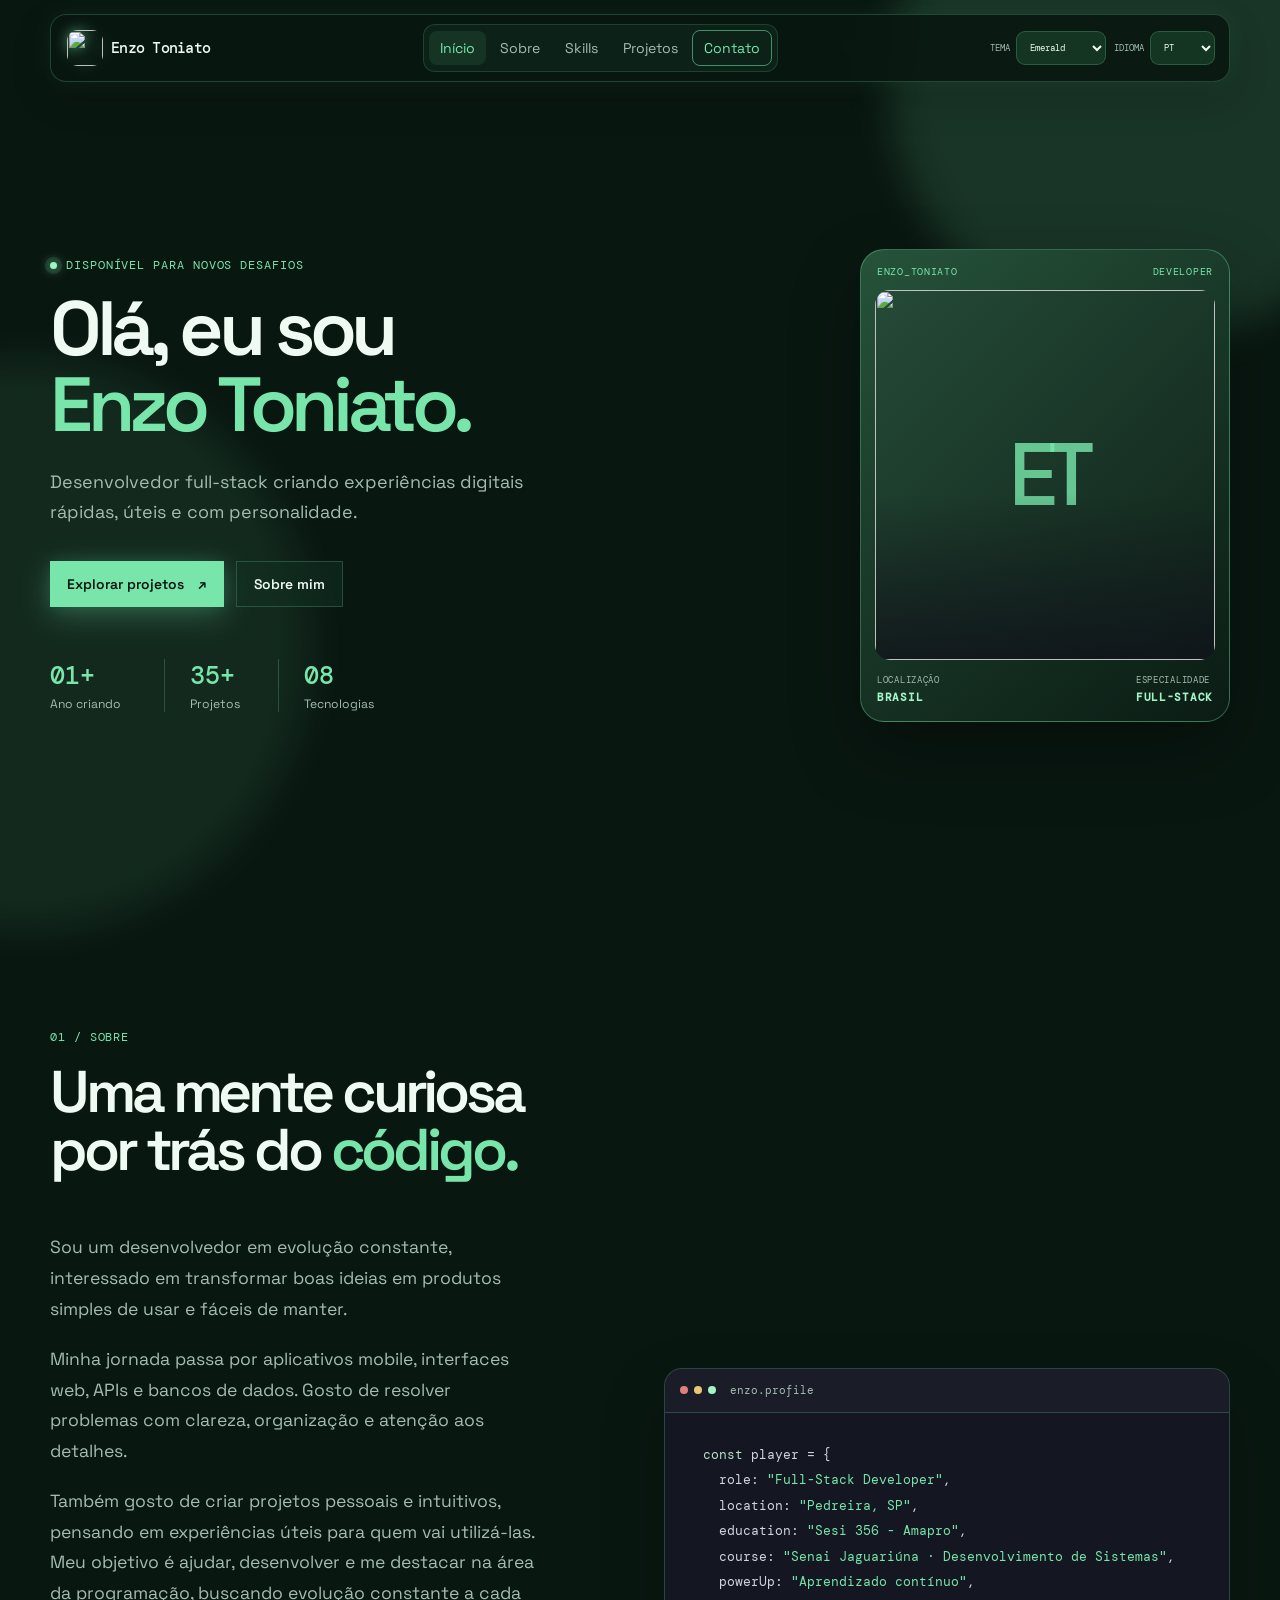
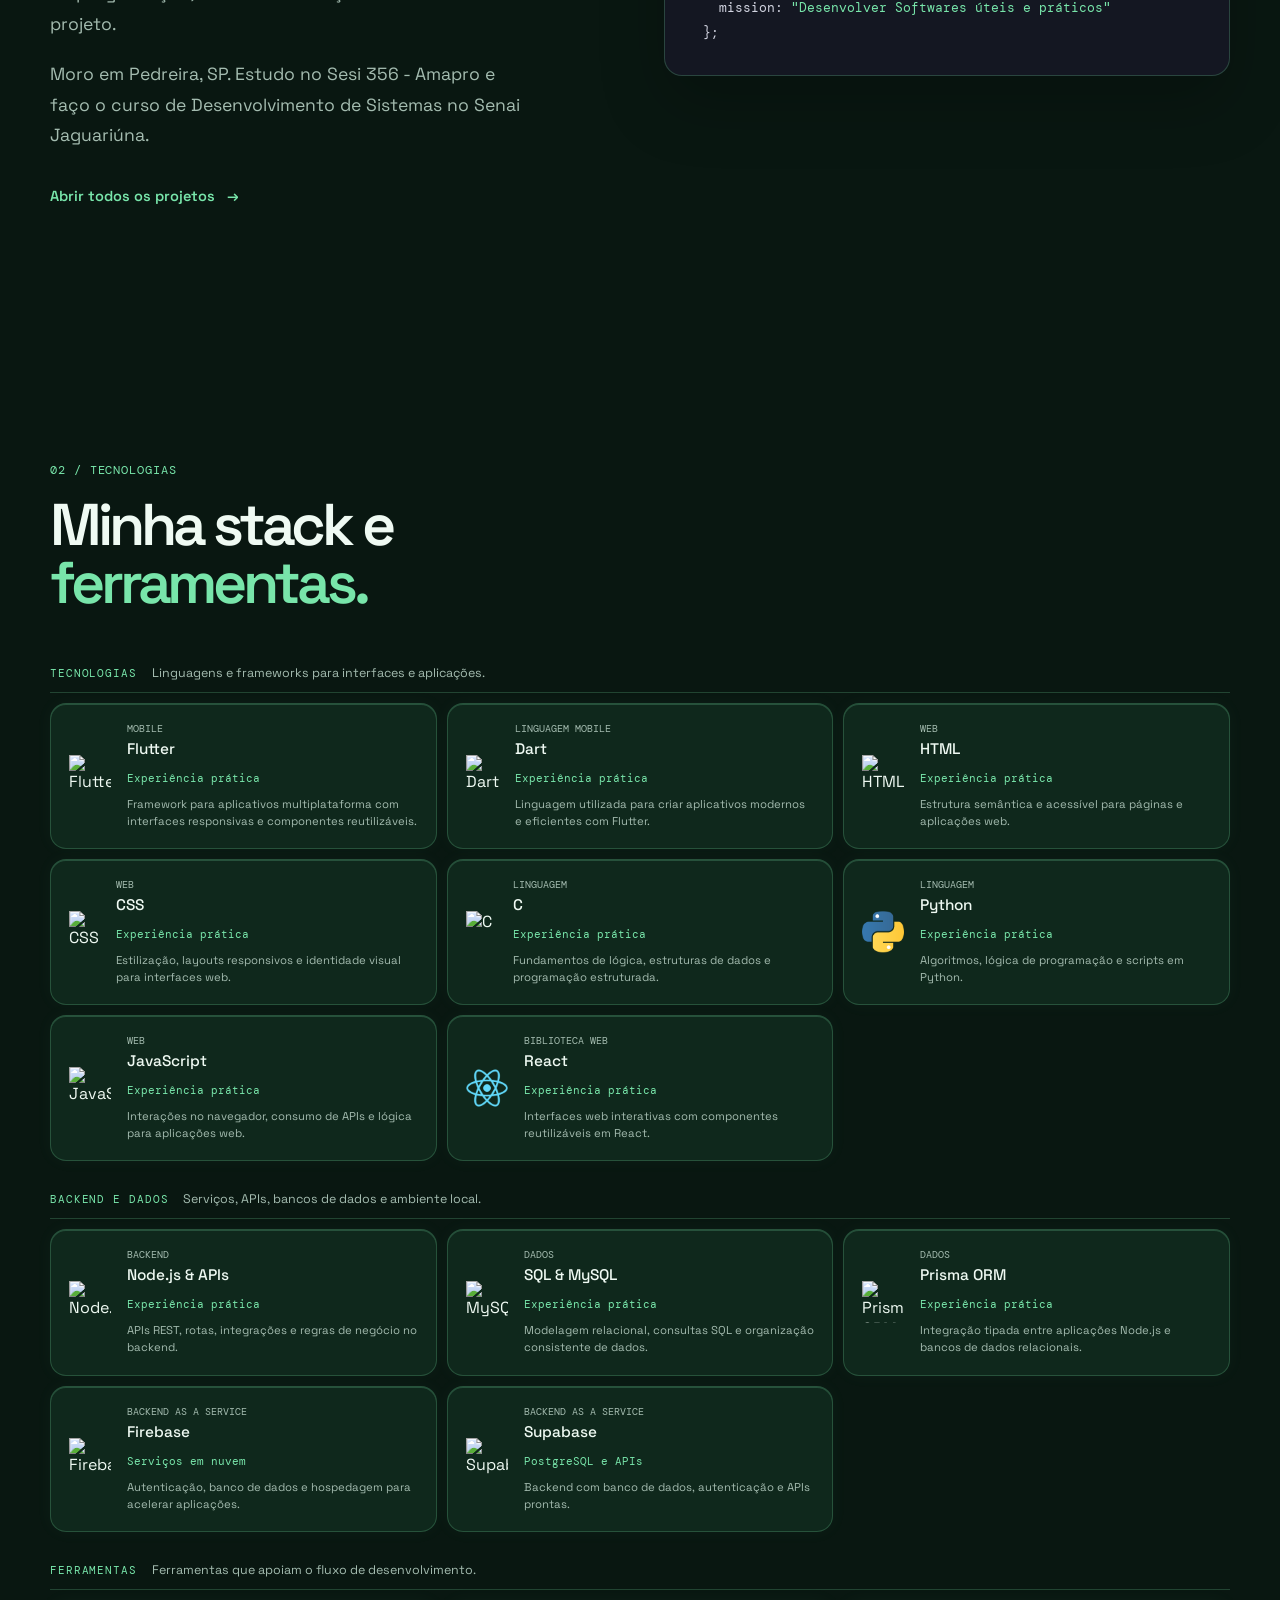
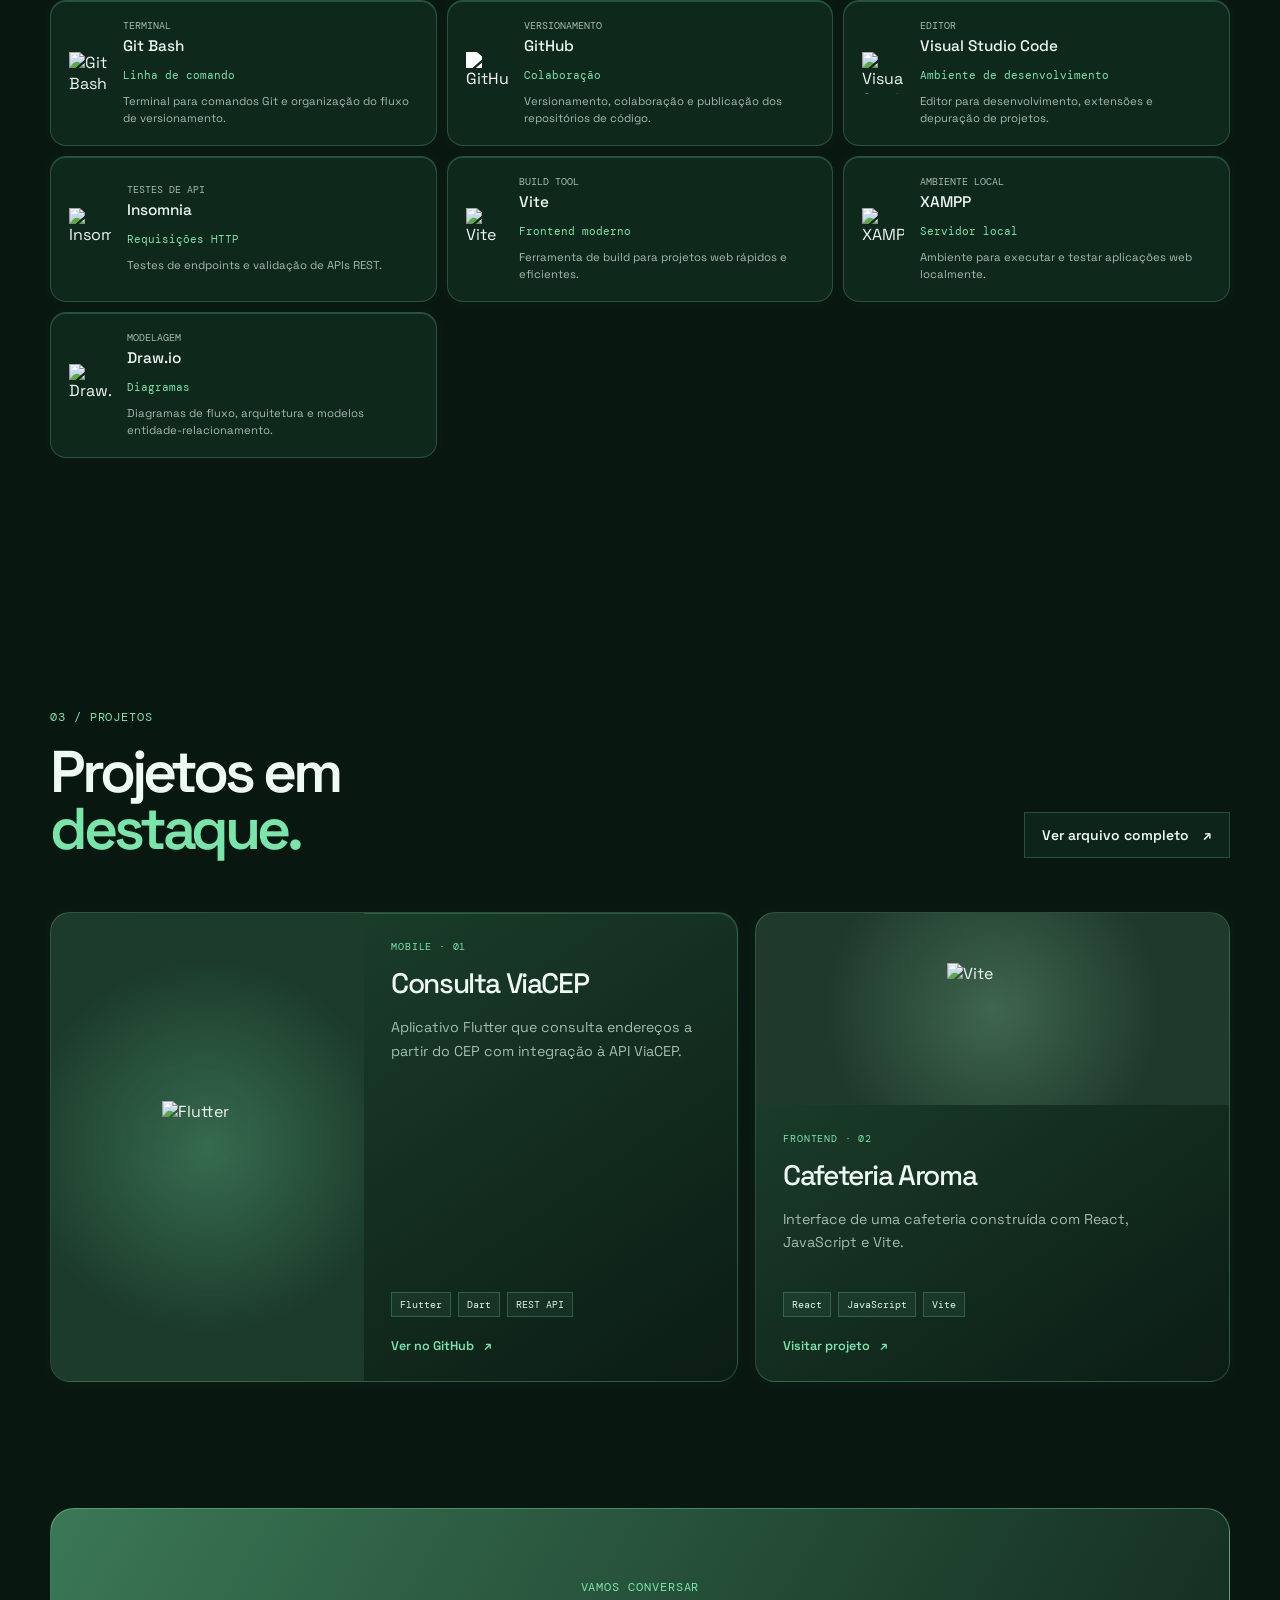
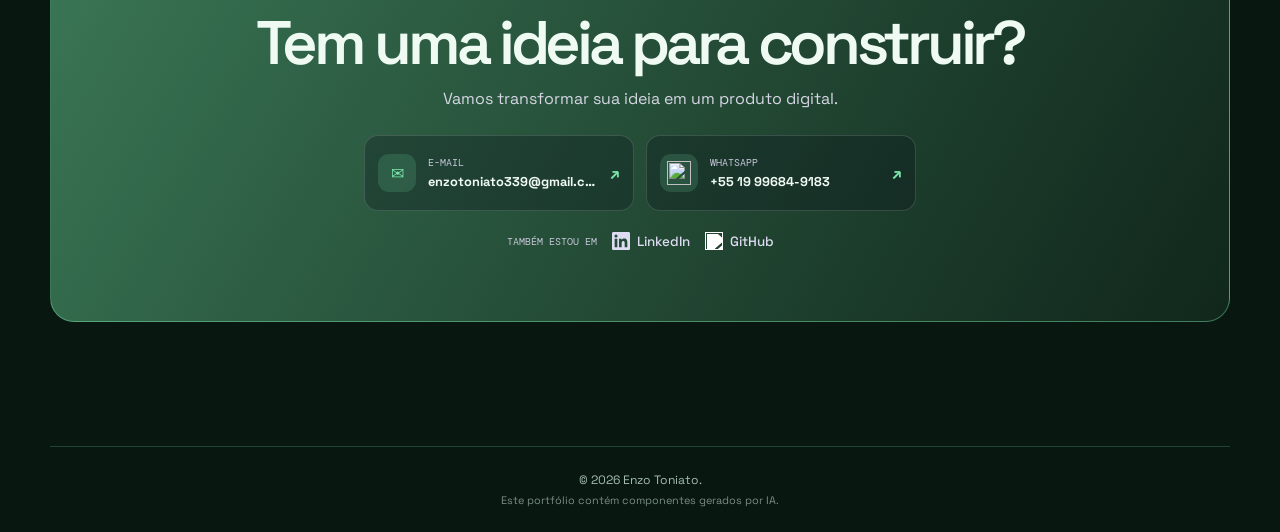
==== index.html @ 0d7e5be2 "portfolio update" ====
<!DOCTYPE html>
<html lang="pt-BR">

<head>
  <meta charset="UTF-8">
  <meta name="viewport" content="width=device-width, initial-scale=1.0">
  <link rel="icon" type="image/png" href="assets/icon.png">
  <meta name="description" content="Portfólio de Enzo Toniato, desenvolvedor full-stack.">
  <title>Enzo Toniato | Developer</title>
  <link rel="stylesheet" href="styles/style.css">
</head>

<body class="site-page">
  <div class="ambient ambient-one"></div>
  <div class="ambient ambient-two"></div>

  <header class="topbar">
    <a class="brand" href="#inicio" aria-label="Ir para o início">
      <span class="brand-mark"><img src="assets/icon.png" alt=""></span><span>Enzo Toniato</span>
    </a>
    <button class="menu-toggle" type="button" aria-expanded="false" aria-controls="site-nav" aria-label="Abrir menu">
      <span></span><span></span>
    </button>
    <nav class="site-nav" id="site-nav">
      <a class="active" href="#inicio">Início</a>
      <a href="#sobre">Sobre</a>
      <a href="#skills">Skills</a>
      <a href="#projetos">Projetos</a>
      <a class="nav-button" href="#contato">Contato</a>
    </nav>
    <div class="site-controls">
      <label class="select-control"><span data-i18n="controls.theme">Tema</span><select id="theme-selector"
          aria-label="Tema">
          <option value="forest">Emerald forest</option>
          <option value="cyan">Cyan neon</option>
          <option value="light" data-i18n="themes.light">Claro</option>
        </select></label>
      <label class="select-control"><span data-i18n="controls.language">Idioma</span><select id="language-selector"
          aria-label="Idioma">
          <option value="pt">PT</option>
          <option value="en">EN</option>
        </select></label>
    </div>
  </header>

  <main>
    <section class="hero section-shell" id="inicio">
      <div class="hero-copy" data-reveal>
        <p class="eyebrow"><span class="status-dot"></span>Disponível para novos desafios</p>
        <h1>Olá, eu sou<br><span>Enzo Toniato.</span></h1>
        <p class="hero-text">Desenvolvedor full-stack criando experiências digitais rápidas, úteis e com personalidade.
        </p>
        <div class="hero-actions">
          <a class="button button-primary" href="#projetos">Explorar projetos <span>↗</span></a>
          <a class="button button-ghost" href="#sobre">Sobre mim</a>
        </div>
        <dl class="hero-stats">
          <div>
            <dt>01+</dt>
            <dd>Ano criando</dd>
          </div>
          <div>
            <dt>35+</dt>
            <dd>Projetos</dd>
          </div>
          <div>
            <dt>08</dt>
            <dd>Tecnologias</dd>
          </div>
        </dl>
      </div>

      <div class="profile-stage" data-reveal>
        <div class="profile-glow"></div>
        <div class="profile-card">
          <div class="profile-card-top"><span>ENZO_TONIATO</span><span>DEVELOPER</span></div>
          <div class="profile-image-wrap">
            <img class="profile-image" src="assets/avatar.jpg" alt="">
            <div class="profile-placeholder" aria-hidden="true">ET</div>
          </div>
          <div class="profile-card-bottom">
            <div><small>LOCALIZAÇÃO</small><strong>BRASIL</strong></div>
            <div><small>ESPECIALIDADE</small><strong>FULL-STACK</strong></div>
          </div>
        </div>
      </div>
    </section>

    <section class="section-shell about-section" id="sobre">
      <div class="section-heading" data-reveal>
        <p class="eyebrow">01 / Sobre</p>
        <h2>Uma mente curiosa<br>por trás do <span>código.</span></h2>
      </div>
      <div class="about-layout">
        <div class="about-copy" data-reveal>
          <p>Sou um desenvolvedor em evolução constante, interessado em transformar boas ideias em produtos simples de
            usar e fáceis de manter.</p>
          <p>Minha jornada passa por aplicativos mobile, interfaces web, APIs e bancos de dados. Gosto de resolver
            problemas com clareza, organização e atenção aos detalhes.</p>
          <p>Também gosto de criar projetos pessoais e intuitivos, pensando em experiências úteis para quem vai
            utilizá-las. Meu objetivo é ajudar, desenvolver e me destacar na área da programação, buscando evolução
            constante a cada projeto.</p>
          <p class="about-location">Moro em Pedreira, SP. Estudo no Sesi 356 - Amapro e faço o curso de Desenvolvimento de Sistemas no Senai Jaguariúna.</p>
          <a class="text-link" href="projects.html">Abrir todos os projetos <span>→</span></a>
        </div>
        <div class="terminal-card" data-reveal>
          <div class="terminal-bar"><span></span><span></span><span></span>
            <p>enzo.profile</p>
          </div>
          <div class="terminal-content">
            <p><b>const</b> player = {</p>
            <p>&nbsp;&nbsp;role: <i>"Full-Stack Developer"</i>,</p>
            <p>&nbsp;&nbsp;location: <i>"Pedreira, SP"</i>,</p>
            <p>&nbsp;&nbsp;education: <i>"Sesi 356 - Amapro"</i>,</p>
            <p>&nbsp;&nbsp;course: <i>"Senai Jaguariúna · Desenvolvimento de Sistemas"</i>,</p>
            <p>&nbsp;&nbsp;powerUp: <i>"Aprendizado contínuo"</i>,</p>
            <p>&nbsp;&nbsp;mission: <i>"Desenvolver Softwares úteis e práticos"</i></p>
            <p>};</p>
          </div>
        </div>
      </div>
    </section>

    <section class="section-shell skills-section" id="skills">
      <div class="section-heading" data-reveal>
        <p class="eyebrow">02 / Tecnologias</p>
        <h2>Minha stack e<br><span>ferramentas.</span></h2>
      </div>
      <div class="skill-grid">
        <header class="skill-group"><p>Tecnologias</p><span>Linguagens e frameworks para interfaces e aplicações.</span></header>
        <article class="skill-card" data-reveal><img src="assets/flutter.png" alt="Flutter">
          <div>
            <p>Mobile</p>
            <h3>Flutter</h3><span class="skill-level">Experiência prática</span>
          </div>
        </article>
        <article class="skill-card" data-reveal><img src="assets/dart.png" alt="Dart">
          <div>
            <p>Linguagem mobile</p>
            <h3>Dart</h3><span class="skill-level">Experiência prática</span>
          </div>
        </article>
        <article class="skill-card" data-reveal><img src="assets/html.png" alt="HTML">
          <div>
            <p>Web</p>
            <h3>HTML</h3><span class="skill-level">Experiência prática</span>
          </div>
        </article>
        <article class="skill-card" data-reveal><img src="assets/css.png" alt="CSS">
          <div>
            <p>Web</p>
            <h3>CSS</h3><span class="skill-level">Experiência prática</span>
          </div>
        </article>
        <article class="skill-card" data-reveal><img src="assets/c.png" alt="C">
          <div>
            <p>Linguagem</p>
            <h3>C</h3><span class="skill-level">Experiência prática</span><small class="skill-detail">Fundamentos de lógica, estruturas de dados e programação estruturada.</small>
          </div>
        </article>
        <article class="skill-card" data-reveal><img src="assets/python.png" alt="Python">
          <div>
            <p>Linguagem</p>
            <h3>Python</h3><span class="skill-level">Experiência prática</span>
          </div>
        </article>
        <article class="skill-card" data-reveal><img src="assets/js.png" alt="JavaScript">
          <div>
            <p>Web</p>
            <h3>JavaScript</h3><span class="skill-level">Experiência prática</span>
          </div>
        </article>
        <article class="skill-card" data-reveal><img src="assets/react.png" alt="React">
          <div>
            <p>Biblioteca web</p>
            <h3>React</h3><span class="skill-level">Experiência prática</span>
          </div>
        </article>
        <header class="skill-group"><p>Backend e dados</p><span>Serviços, APIs, bancos de dados e ambiente local.</span></header>
        <article class="skill-card" data-reveal><img src="assets/node.png" alt="Node.js">
          <div>
            <p>Backend</p>
            <h3>Node.js & APIs</h3><span class="skill-level">Experiência prática</span>
          </div>
        </article>
        <article class="skill-card" data-reveal><img src="assets/mysql.png" alt="MySQL">
          <div>
            <p>Dados</p>
            <h3>SQL & MySQL</h3><span class="skill-level">Experiência prática</span>
          </div>
        </article>
        <article class="skill-card" data-reveal><img src="assets/prisma.png" alt="Prisma ORM">
          <div>
            <p>Dados</p>
            <h3>Prisma ORM</h3><span class="skill-level">Experiência prática</span>
          </div>
        </article>
        <article class="skill-card" data-reveal><img src="assets/firebase.png" alt="Firebase">
          <div>
            <p>Backend as a Service</p>
            <h3>Firebase</h3><span class="skill-level">Serviços em nuvem</span><small class="skill-detail">Autenticação,
              banco de dados e hospedagem para acelerar aplicações.</small>
          </div>
        </article>
        <article class="skill-card" data-reveal><img src="assets/supabase.png" alt="Supabase">
          <div>
            <p>Backend as a Service</p>
            <h3>Supabase</h3><span class="skill-level">PostgreSQL e APIs</span><small class="skill-detail">Backend com
              banco de dados, autenticação e APIs prontas.</small>
          </div>
        </article>
        <header class="skill-group"><p>Ferramentas</p><span>Ferramentas que apoiam o fluxo de desenvolvimento.</span></header>
        <article class="skill-card" data-reveal><img src="assets/gitbash.png" alt="Git Bash">
          <div>
            <p>Terminal</p>
            <h3>Git Bash</h3><span class="skill-level">Linha de comando</span><small class="skill-detail">Terminal para comandos Git e organização do fluxo de versionamento.</small>
          </div>
        </article>
        <article class="skill-card" data-reveal><img src="assets/github.png" alt="GitHub">
          <div>
            <p>Versionamento</p>
            <h3>GitHub</h3><span class="skill-level">Colaboração</span><small class="skill-detail">Versionamento,
              colaboração e publicação dos repositórios de código.</small>
          </div>
        </article>
        <article class="skill-card" data-reveal><img src="assets/vscode.png" alt="Visual Studio Code">
          <div>
            <p>Editor</p>
            <h3>Visual Studio Code</h3><span class="skill-level">Ambiente de desenvolvimento</span><small
              class="skill-detail">Editor para desenvolvimento, extensões e depuração de projetos.</small>
          </div>
        </article>
        <article class="skill-card" data-reveal><img src="assets/insomnia.png" alt="Insomnia">
          <div>
            <p>Testes de API</p>
            <h3>Insomnia</h3><span class="skill-level">Requisições HTTP</span><small class="skill-detail">Testes de
              endpoints e validação de APIs REST.</small>
          </div>
        </article>
        <article class="skill-card" data-reveal><img src="assets/vite.png" alt="Vite">
          <div>
            <p>Build tool</p>
            <h3>Vite</h3><span class="skill-level">Frontend moderno</span><small class="skill-detail">Ferramenta de
              build para projetos web rápidos e eficientes.</small>
          </div>
        </article>
        <article class="skill-card" data-reveal><img src="assets/xampp.jpg" alt="XAMPP">
          <div>
            <p>Ambiente local</p>
            <h3>XAMPP</h3><span class="skill-level">Servidor local</span><small class="skill-detail">Ambiente para
              executar e testar aplicações web localmente.</small>
          </div>
        </article>
        <article class="skill-card" data-reveal><img src="assets/drawio.png" alt="Draw.io">
          <div>
            <p>Modelagem</p>
            <h3>Draw.io</h3><span class="skill-level">Diagramas</span><small class="skill-detail">Diagramas de fluxo,
              arquitetura e modelos entidade-relacionamento.</small>
          </div>
        </article>
      </div>
    </section>

    <section class="section-shell projects-section" id="projetos">
      <div class="projects-heading" data-reveal>
        <div class="section-heading">
          <p class="eyebrow">03 / Projetos</p>
          <h2>Projetos em<br><span>destaque.</span></h2>
        </div>
        <a class="button button-ghost" href="projects.html">Ver arquivo completo <span>↗</span></a>
      </div>
      <div class="featured-projects">
        <article class="project-feature featured-main" data-reveal>
          <div class="project-art phone-art"><img src="assets/flutter.png" alt="Flutter"></div>
          <div class="project-content">
            <p class="project-kicker">MOBILE · 01</p>
            <h3>Consulta ViaCEP</h3>
            <p>Aplicativo Flutter que consulta endereços a partir do CEP com integração à API ViaCEP.</p>
            <div class="tags"><span>Flutter</span><span>Dart</span><span>REST API</span></div><a
              href="https://github.com/EnzoToniato567/Flutter-API-ViaCEP" target="_blank" rel="noopener noreferrer">Ver
              no GitHub <span>↗</span></a>
          </div>
        </article>
        <article class="project-feature" data-reveal>
          <div class="project-art api-art"><img src="assets/vite.png" alt="Vite"></div>
          <div class="project-content">
            <p class="project-kicker">FRONTEND · 02</p>
            <h3>Cafeteria Aroma</h3>
            <p>Interface de uma cafeteria construída com React, JavaScript e Vite.</p>
            <div class="tags"><span>React</span><span>JavaScript</span><span>Vite</span></div><a
              href="https://cafeteria-vercel-jsx.vercel.app" target="_blank" rel="noopener noreferrer">Visitar projeto
              <span>↗</span></a>
          </div>
        </article>
      </div>
    </section>

    <section class="section-shell contact-card" id="contato" data-reveal>
      <p class="eyebrow">Vamos conversar</p>
      <h2>Tem uma ideia para construir?</h2>
      <p>Vamos transformar sua ideia em um produto digital.</p>
      <div class="contact-links">
        <a class="contact-action"
          href="https://mail.google.com/mail/?view=cm&amp;fs=1&amp;to=enzotoniato339%40gmail.com" target="_blank"
          rel="noopener noreferrer"><span
            class="contact-icon contact-icon-mail">✉</span><span><small>E-mail</small><strong>enzotoniato339@gmail.com</strong></span><b>↗</b></a>
        <a class="contact-action" href="https://wa.me/5519996849183" target="_blank" rel="noopener noreferrer"><span
            class="contact-icon"><img src="assets/whatsapp.png" alt=""></span><span><small>WhatsApp</small><strong>+55
              19 99684-9183</strong></span><b>↗</b></a>
      </div>
      <div class="social-links" aria-label="Redes sociais"><span>Também estou em</span><a class="social-link"
          href="https://www.linkedin.com/in/enzo-semenssi-toniato-81929b400/?isSelfProfile=true" target="_blank" rel="noopener noreferrer" aria-label="LinkedIn"><svg
            class="linkedin-icon" viewBox="0 0 24 24" aria-hidden="true">
            <path d="M20.45 20.45h-3.55v-5.57c0-1.33-.03-3.04-1.85-3.04-1.85 0-2.14 1.45-2.14 2.94v5.67H9.35V9h3.41v1.56h.05c.48-.9 1.64-1.85 3.37-1.85 3.6 0 4.27 2.37 4.27 5.46v6.28zM5.34 7.43a2.06 2.06 0 1 1 0-4.12 2.06 2.06 0 0 1 0 4.12zM7.12 20.45H3.56V9h3.56v11.45zM22.22 0H1.77C.79 0 0 .77 0 1.73v20.54C0 23.23.79 24 1.77 24h20.45c.98 0 1.78-.77 1.78-1.73V1.73C24 .77 23.2 0 22.22 0z"></path>
          </svg><span>LinkedIn</span></a><a class="social-link" href="https://github.com/EnzoToniato567"
          target="_blank" rel="noopener noreferrer" aria-label="GitHub"><img src="assets/github.png"
                alt=""><span>GitHub</span></a></div>
    </section>
  </main>

  <footer class="site-footer">
    <p>© <span id="year"></span> Enzo Toniato.</p>
    <p class="ai-notice">Este portfólio contém componentes gerados por IA.</p>
  </footer>
  <script src="js/vendor/i18next.js"></script>
  <script src="js/main.js"></script>
</body>

</html>
---- styles/style.css ----
@import url('https://fonts.googleapis.com/css2?family=DM+Mono:wght@400;500&family=Space+Grotesk:wght@400;500;600;700&display=swap');

:root {
  --bg: #10121a;
  --bg-soft: #171a25;
  --panel: rgba(27, 31, 44, 0.76);
  --panel-solid: #1a1e2c;
  --line: rgba(190, 184, 255, 0.17);
  --text: #f5f5fb;
  --muted: #a5a7b7;
  --acid: #a89cff;
  --acid-hover: #c0b9ff;
  --on-accent: #17152a;
  --mint: #70dfbd;
  --blue: #87b7ff;
  --orange: #ffb37a;
  --purple: #c9a9ff;
  --mono: 'DM Mono', monospace;
  --display: 'Space Grotesk', sans-serif;
  --page-width: 1180px;
}

* { box-sizing: border-box; }

html { scroll-behavior: smooth; }

body {
  min-width: 320px;
  margin: 0;
  color: var(--text);
  background: var(--bg);
  font-family: var(--display);
  overflow-x: hidden;
}

body::selection { color: #17152a; background: var(--acid); }

a { color: inherit; text-decoration: none; }

button { font: inherit; }

img { display: block; max-width: 100%; }

[hidden] { display: none !important; }

.site-page { position: relative; isolation: isolate; }

.ambient {
  position: fixed;
  z-index: -2;
  border-radius: 50%;
  filter: blur(20px);
  pointer-events: none;
}

.ambient-one { top: -180px; right: -130px; width: 520px; height: 520px; background: color-mix(in srgb, var(--acid) 15%, transparent); }
.ambient-two { top: 40%; left: -260px; width: 570px; height: 570px; background: color-mix(in srgb, var(--acid) 9%, transparent); }

.topbar {
  position: sticky;
  z-index: 20;
  top: 14px;
  display: flex;
  align-items: center;
  justify-content: space-between;
  gap: 24px;
  width: min(calc(100% - 48px), var(--page-width));
  min-height: 68px;
  margin: 14px auto 0;
  padding: 0 14px 0 16px;
  border: 1px solid var(--line);
  border-radius: 16px;
  background: color-mix(in srgb, var(--bg) 88%, transparent);
  box-shadow: 0 14px 42px rgba(0, 0, 0, 0.16), 0 0 24px color-mix(in srgb, var(--acid) 8%, transparent);
  backdrop-filter: blur(18px);
}

.brand { display: inline-flex; align-items: center; gap: 8px; min-width: max-content; font-family: var(--mono); font-size: 0.91rem; font-weight: 500; letter-spacing: -0.05em; }
.brand-mark { display: grid; width: 36px; height: 36px; place-items: center; border-radius: 11px; color: #191630; background: transparent; font-size: 0.72rem; font-weight: 500; letter-spacing: -0.1em; }
.brand-mark img { width: 100%; height: 100%; border-radius: inherit; object-fit: cover; filter: drop-shadow(0 0 7px color-mix(in srgb, var(--acid) 68%, transparent)); }

.site-nav { display: flex; align-items: center; gap: 3px; padding: 5px; border: 1px solid color-mix(in srgb, var(--line) 72%, transparent); border-radius: 12px; background: color-mix(in srgb, var(--panel) 68%, transparent); color: var(--muted); font-size: 0.88rem; }
.site-nav > a { padding: 8px 11px; border-radius: 8px; transition: color 180ms ease, background 180ms ease; }
.site-nav > a:not(.nav-button):hover, .site-nav > a.active { color: var(--acid); background: color-mix(in srgb, var(--acid) 9%, transparent); }
.nav-button { padding: 8px 13px; border: 1px solid color-mix(in srgb, var(--acid) 55%, transparent); color: var(--acid); transition: background 180ms ease, color 180ms ease; }
.nav-button:hover { background: var(--acid); color: var(--on-accent); }
.site-controls { display: flex; align-items: center; gap: 8px; min-width: max-content; }
.select-control { display: flex; align-items: center; gap: 6px; color: var(--muted); font-family: var(--mono); font-size: 0.59rem; text-transform: uppercase; }
.select-control select { max-width: 120px; min-height: 34px; padding: 6px 24px 6px 9px; border: 1px solid var(--line); border-radius: 9px; outline: none; color: var(--text); background: var(--panel-solid); font: inherit; cursor: pointer; }
.select-control select:hover, .select-control select:focus { border-color: var(--acid); }

.menu-toggle { display: none; padding: 7px 0; border: 0; background: transparent; cursor: pointer; }
.menu-toggle span { display: block; width: 25px; height: 2px; margin: 5px 0; background: var(--acid); transition: transform 180ms ease; }

.section-shell { width: min(calc(100% - 48px), var(--page-width)); margin: 0 auto; }

.hero { display: grid; grid-template-columns: minmax(0, 1.1fr) minmax(310px, 0.72fr); align-items: center; gap: clamp(54px, 10vw, 145px); min-height: calc(100vh - 78px); padding: 76px 0 92px; }

.eyebrow { display: flex; align-items: center; gap: 9px; margin: 0 0 18px; color: var(--acid); font-family: var(--mono); font-size: 0.72rem; letter-spacing: 0.08em; text-transform: uppercase; }
.status-dot { width: 7px; height: 7px; border-radius: 50%; background: var(--mint); box-shadow: 0 0 0 5px rgba(85, 229, 164, 0.13), 0 0 12px var(--mint); animation: pulse 1.8s infinite; }
@keyframes pulse { 50% { opacity: 0.45; box-shadow: 0 0 0 9px rgba(85, 229, 164, 0.03), 0 0 17px var(--mint); } }

.hero h1, .section-heading h2, .archive-hero h1, .contact-card h2 { margin: 0; font-size: clamp(3rem, 6vw, 5.9rem); font-weight: 600; line-height: 0.98; letter-spacing: -0.07em; }
.hero h1 span, .section-heading h2 span, .archive-hero h1 span { color: var(--acid); }
.hero-text { max-width: 510px; margin: 25px 0 33px; color: var(--muted); font-size: 1.12rem; line-height: 1.7; }

.hero-actions { display: flex; flex-wrap: wrap; gap: 12px; }
.button { display: inline-flex; align-items: center; justify-content: center; gap: 14px; min-height: 46px; padding: 12px 17px; font-size: 0.87rem; font-weight: 600; transition: transform 180ms ease, background 180ms ease, border-color 180ms ease; }
.button:hover { transform: translateY(-3px); }
.button-primary { background: var(--acid); color: var(--on-accent); box-shadow: 0 8px 32px color-mix(in srgb, var(--acid) 28%, transparent), 0 0 18px color-mix(in srgb, var(--acid) 12%, transparent); }
.button-primary:hover { background: var(--acid-hover); box-shadow: 0 11px 36px color-mix(in srgb, var(--acid) 36%, transparent); }
.button-ghost { border: 1px solid var(--line); background: color-mix(in srgb, var(--panel) 76%, transparent); color: var(--text); }
.button-ghost:hover { border-color: color-mix(in srgb, var(--acid) 64%, transparent); background: color-mix(in srgb, var(--acid) 12%, var(--panel-solid)); }

.hero-stats { display: flex; flex-wrap: wrap; gap: 0; margin: 52px 0 0; }
.hero-stats div { min-width: 114px; padding: 0 25px; border-left: 1px solid var(--line); }
.hero-stats div:first-child { padding-left: 0; border: 0; }
.hero-stats dt { color: var(--acid); font-family: var(--mono); font-size: 1.55rem; font-weight: 500; }
.hero-stats dd { margin: 4px 0 0; color: var(--muted); font-size: 0.76rem; }

.profile-stage { position: relative; width: min(100%, 370px); justify-self: end; }
.profile-glow { position: absolute; inset: 6%; border-radius: 50%; background: radial-gradient(circle, color-mix(in srgb, var(--acid) 26%, transparent), transparent 68%); filter: blur(15px); animation: glow 4s ease-in-out infinite; }
@keyframes glow { 50% { transform: scale(1.12); opacity: 0.65; } }
.profile-card { position: relative; overflow: hidden; padding: 14px; border: 1px solid color-mix(in srgb, var(--acid) 35%, transparent); border-radius: 24px; background: linear-gradient(140deg, color-mix(in srgb, var(--acid) 17%, var(--panel-solid)), color-mix(in srgb, var(--bg) 84%, var(--panel-solid))); box-shadow: 0 30px 70px rgba(0, 0, 0, 0.31); }
.profile-card-top, .profile-card-bottom { display: flex; justify-content: space-between; font-family: var(--mono); font-size: 0.64rem; letter-spacing: 0.07em; }
.profile-card-top { padding: 1px 2px 12px; color: var(--acid); }
.profile-image-wrap { position: relative; display: grid; min-height: 370px; place-items: center; overflow: hidden; border-radius: 15px; background: linear-gradient(135deg, color-mix(in srgb, var(--acid) 20%, var(--bg-soft)), var(--bg-soft)); }
.profile-image-wrap::after { position: absolute; inset: 0; background: linear-gradient(transparent 55%, rgba(16, 18, 26, 0.78)); content: ''; pointer-events: none; }
.profile-image { position: absolute; inset: 0; z-index: 1; width: 100%; height: 100%; object-fit: cover; }
.profile-image.is-unavailable { display: none; }
.profile-placeholder { color: color-mix(in srgb, var(--acid) 82%, transparent); font-family: var(--mono); font-size: 5.5rem; font-weight: 500; letter-spacing: -0.18em; }
.profile-card-bottom { position: relative; z-index: 2; gap: 20px; padding: 14px 2px 3px; }
.profile-card-bottom div { display: grid; gap: 4px; }
.profile-card-bottom small { color: var(--muted); font-size: 0.56rem; }
.profile-card-bottom strong { color: var(--mint); font-size: 0.68rem; }

.about-section, .skills-section, .projects-section { padding: 126px 0; }
.section-heading h2 { max-width: 680px; font-size: clamp(2.55rem, 4.6vw, 4.55rem); }
.about-layout { display: grid; grid-template-columns: minmax(0, 0.88fr) minmax(355px, 1fr); gap: clamp(50px, 9vw, 130px); align-items: center; margin-top: 54px; }
.about-copy { color: var(--muted); font-size: 1.1rem; line-height: 1.75; }
.about-copy p { max-width: 485px; margin: 0 0 19px; }
.text-link { display: inline-flex; gap: 12px; margin-top: 14px; color: var(--acid); font-size: 0.91rem; font-weight: 600; }
.text-link span { transition: transform 180ms ease; }
.text-link:hover span { transform: translateX(5px); }

.terminal-card { overflow: hidden; border: 1px solid var(--line); border-radius: 18px; background: rgba(22, 25, 37, 0.88); box-shadow: 0 28px 65px rgba(0, 0, 0, 0.22); }
.terminal-bar { display: flex; align-items: center; gap: 6px; min-height: 44px; padding: 0 15px; border-bottom: 1px solid var(--line); background: rgba(255, 255, 255, 0.025); }
.terminal-bar span { width: 8px; height: 8px; border-radius: 50%; background: #e28078; }
.terminal-bar span:nth-child(2) { background: #eac675; }
.terminal-bar span:nth-child(3) { background: var(--mint); }
.terminal-bar p { margin: 0 0 0 8px; color: var(--muted); font-family: var(--mono); font-size: 0.68rem; }
.terminal-content { padding: 29px clamp(18px, 4vw, 38px); color: #d2d4e1; font-family: var(--mono); font-size: clamp(0.68rem, 1.5vw, 0.84rem); line-height: 1.9; }
.terminal-content p { margin: 0; white-space: nowrap; }
.terminal-content b { color: var(--purple); font-weight: 400; }
.terminal-content i { color: var(--acid); font-style: normal; }

.skill-grid { display: grid; grid-template-columns: repeat(3, 1fr); gap: 10px; margin-top: 54px; }
.skill-group { grid-column: 1 / -1; display: flex; align-items: baseline; gap: 15px; margin-top: 20px; padding: 0 0 11px; border-bottom: 1px solid var(--line); }
.skill-group:first-child { margin-top: 0; }
.skill-group p { margin: 0; color: var(--acid); font-family: var(--mono); font-size: 0.7rem; letter-spacing: 0.08em; text-transform: uppercase; }
.skill-group span { color: var(--muted); font-size: 0.78rem; }
.skill-card { display: flex; align-items: center; gap: 16px; min-height: 123px; padding: 18px; border: 1px solid var(--line); border-radius: 16px; background: color-mix(in srgb, var(--panel) 90%, transparent); box-shadow: inset 0 1px 0 color-mix(in srgb, var(--acid) 22%, transparent), 0 0 18px color-mix(in srgb, var(--acid) 4%, transparent); transition: transform 200ms ease, border-color 200ms ease, background 200ms ease, box-shadow 200ms ease; }
.skill-card:hover { transform: translateY(-5px); border-color: color-mix(in srgb, var(--acid) 52%, transparent); background: color-mix(in srgb, var(--acid) 11%, var(--panel-solid)); box-shadow: 0 10px 26px color-mix(in srgb, var(--acid) 14%, transparent); }
.skill-card img { width: 42px; height: 42px; object-fit: contain; }
.skill-card img[alt="GitHub"] { filter: brightness(0) invert(1); }
.skill-card p { margin: 0 0 4px; color: var(--muted); font-family: var(--mono); font-size: 0.65rem; text-transform: uppercase; }
.skill-card h3 { margin: 0 0 8px; font-size: 0.96rem; font-weight: 500; }
.skill-level { color: var(--acid); font-family: var(--mono); font-size: 0.68rem; }
.skill-detail { display: block; margin-top: 9px; color: var(--muted); font-size: 0.71rem; line-height: 1.5; }
.tool-rail { display: flex; align-items: center; gap: clamp(13px, 3vw, 28px); min-height: 82px; margin-top: 32px; padding: 14px 21px; border-top: 1px solid var(--line); border-bottom: 1px solid var(--line); }
.tool-rail span { flex-shrink: 0; margin-right: auto; color: var(--muted); font-family: var(--mono); font-size: 0.67rem; text-transform: uppercase; }
.tool-rail img { width: 30px; height: 30px; object-fit: contain; opacity: 0.82; filter: grayscale(0.1); }
.tool-rail img[alt="GitHub"] { filter: brightness(0) invert(1); opacity: 1; }

.projects-heading { display: flex; align-items: end; justify-content: space-between; gap: 25px; }
.featured-projects { display: grid; grid-template-columns: 1.45fr 1fr; gap: 17px; margin-top: 54px; }
.project-feature { display: grid; grid-template-columns: 1fr; min-height: 470px; overflow: hidden; border: 1px solid var(--line); border-radius: 20px; background: linear-gradient(145deg, color-mix(in srgb, var(--acid) 10%, var(--panel-solid)), color-mix(in srgb, var(--bg) 82%, var(--panel-solid))); box-shadow: inset 0 1px 0 color-mix(in srgb, var(--acid) 20%, transparent), 0 0 20px color-mix(in srgb, var(--acid) 4%, transparent); transition: transform 200ms ease, border-color 200ms ease, box-shadow 200ms ease; }
.project-feature:hover { transform: translateY(-6px); border-color: color-mix(in srgb, var(--acid) 52%, transparent); box-shadow: 0 16px 34px color-mix(in srgb, var(--acid) 10%, transparent); }
.featured-main { grid-template-columns: 0.84fr 1fr; }
.project-art { display: grid; min-height: 174px; place-items: center; background: radial-gradient(circle at center, color-mix(in srgb, var(--acid) 27%, transparent), transparent 66%), color-mix(in srgb, var(--acid) 10%, var(--bg-soft)); }
.project-art img { width: 92px; height: 92px; object-fit: contain; filter: drop-shadow(0 9px 23px rgba(0, 0, 0, 0.22)); }
.phone-art { min-height: 100%; background: radial-gradient(circle, color-mix(in srgb, var(--acid) 29%, transparent), transparent 66%), color-mix(in srgb, var(--acid) 12%, var(--bg-soft)); }
.api-art { background: radial-gradient(circle, color-mix(in srgb, var(--mint) 24%, transparent), transparent 66%), color-mix(in srgb, var(--mint) 10%, var(--bg-soft)); }
.project-content { display: flex; flex-direction: column; padding: 27px; }
.project-kicker { margin: 0 0 12px; color: var(--acid); font-family: var(--mono); font-size: 0.64rem; letter-spacing: 0.08em; }
.project-content h3 { margin: 0; font-size: clamp(1.45rem, 2.2vw, 2.1rem); font-weight: 500; letter-spacing: -0.05em; }
.project-content > p:not(.project-kicker) { margin: 15px 0 20px; color: var(--muted); font-size: 0.89rem; line-height: 1.65; }
.tags { display: flex; flex-wrap: wrap; gap: 7px; margin-top: auto; }
.tags span { padding: 5px 8px; border: 1px solid color-mix(in srgb, var(--acid) 24%, transparent); color: color-mix(in srgb, var(--text) 86%, var(--acid)); background: color-mix(in srgb, var(--acid) 7%, transparent); font-family: var(--mono); font-size: 0.63rem; }
.project-content a, .archive-card > a { display: inline-flex; gap: 10px; margin-top: 21px; color: var(--acid); font-size: 0.79rem; font-weight: 600; }
.project-content a, .archive-card-details a, .text-link { transition: color 180ms ease; }
.project-content a:hover, .archive-card-details a:hover, .text-link:hover { color: var(--acid-hover); }

.contact-card { margin-bottom: 124px; padding: clamp(36px, 7vw, 71px); border: 1px solid color-mix(in srgb, var(--acid) 42%, transparent); border-radius: 24px; background: linear-gradient(120deg, color-mix(in srgb, var(--acid) 38%, var(--panel-solid)), color-mix(in srgb, var(--bg-soft) 84%, var(--panel-solid))); text-align: center; }
.contact-card .eyebrow { justify-content: center; }
.contact-card h2 { font-size: clamp(2.4rem, 4.8vw, 4.3rem); }
.contact-card > p:not(.eyebrow) { margin: 15px 0 26px; color: #d6d7e4; }
.contact-links { display: grid; grid-template-columns: repeat(2, minmax(0, 270px)); justify-content: center; gap: 12px; }
.contact-action { display: flex; align-items: center; gap: 12px; min-height: 76px; padding: 13px; border: 1px solid rgba(255, 255, 255, 0.14); border-radius: 14px; color: var(--text); background: rgba(8, 14, 25, 0.28); text-align: left; transition: transform 180ms ease, border-color 180ms ease, background 180ms ease; }
.contact-action:hover { transform: translateY(-3px); border-color: var(--acid); background: color-mix(in srgb, var(--acid) 12%, transparent); }
.contact-action > span:nth-child(2) { display: grid; gap: 4px; min-width: 0; }
.contact-action small { color: #c7c8da; font-family: var(--mono); font-size: 0.63rem; text-transform: uppercase; }
.contact-action strong { overflow: hidden; color: var(--text); font-size: 0.8rem; text-overflow: ellipsis; white-space: nowrap; }
.contact-action b { margin-left: auto; color: var(--acid); font-size: 1rem; }
.contact-icon { display: grid; width: 38px; height: 38px; flex: 0 0 auto; place-items: center; border-radius: 11px; background: color-mix(in srgb, var(--acid) 16%, transparent); color: var(--acid); font-size: 1rem; }
.contact-icon img { width: 24px; height: 24px; object-fit: contain; }
.social-links { display: flex; align-items: center; justify-content: center; flex-wrap: wrap; gap: 10px 15px; margin-top: 21px; }
.social-links > span { color: #c7c8da; font-family: var(--mono); font-size: 0.65rem; text-transform: uppercase; }
.social-link { display: inline-flex; align-items: center; gap: 7px; color: #dedcf2; font-size: 0.84rem; font-weight: 500; transition: color 180ms ease, transform 180ms ease; }
.social-link:hover { color: var(--acid); transform: translateY(-2px); }
.social-link svg, .social-link img { width: 18px; height: 18px; }
.social-link svg { fill: none; stroke: currentColor; stroke-width: 1.8; }
.social-link svg.linkedin-icon { fill: currentColor; stroke: none; }
.social-link img { object-fit: contain; filter: brightness(0) invert(1); }

.site-footer { display: flex; flex-direction: column; align-items: center; justify-content: center; gap: 5px; width: min(calc(100% - 48px), var(--page-width)); min-height: 86px; margin: 0 auto; border-top: 1px solid var(--line); color: var(--muted); font-size: 0.76rem; text-align: center; }
.site-footer p { margin: 0; }
.ai-notice { opacity: 0.72; font-size: 0.68rem; }

.archive-main { padding-bottom: 111px; }
.archive-hero { padding: 117px 0 46px; }
.archive-hero h1 { font-size: clamp(3rem, 6vw, 5.6rem); }
.archive-hero > p:not(.eyebrow) { max-width: 485px; margin: 23px 0 0; color: var(--muted); font-size: 1.05rem; line-height: 1.65; }
.project-controls { padding: 31px 0 20px; }
.filter-bar { display: flex; flex-wrap: wrap; gap: 9px; }
.filter-button { min-height: 37px; padding: 7px 13px; border: 1px solid var(--line); border-radius: 9px; color: var(--muted); background: color-mix(in srgb, var(--panel) 88%, transparent); font-size: 0.78rem; cursor: pointer; transition: color 180ms ease, background 180ms ease, border-color 180ms ease; }
.filter-button:hover, .filter-button.active { border-color: color-mix(in srgb, var(--acid) 65%, transparent); color: var(--on-accent); background: var(--acid); }
.archive-grid { display: grid; grid-template-columns: repeat(3, 1fr); gap: 15px; padding-top: 30px; }
.archive-card[hidden], .project-group[hidden] { display: none !important; }
.project-group { grid-column: 1 / -1; display: grid; grid-template-columns: minmax(110px, 0.2fr) minmax(220px, 0.5fr) 1fr; gap: 16px; align-items: baseline; margin-top: 28px; padding: 0 0 15px; border-bottom: 1px solid var(--line); }
.project-group:first-child { margin-top: 0; }
.project-group p { margin: 0; color: var(--acid); font-family: var(--mono); font-size: 0.69rem; letter-spacing: 0.08em; text-transform: uppercase; }
.project-group h2 { margin: 0; font-size: 1.35rem; letter-spacing: -0.04em; }
.project-group span { color: var(--muted); font-size: 0.8rem; line-height: 1.5; }
.archive-card { position: relative; display: flex; flex-direction: column; min-height: 340px; padding: 22px; overflow: hidden; border: 1px solid var(--line); border-radius: 18px; background: color-mix(in srgb, var(--panel) 90%, transparent); box-shadow: inset 0 1px 0 color-mix(in srgb, var(--acid) 18%, transparent), 0 0 18px color-mix(in srgb, var(--acid) 4%, transparent); transition: transform 200ms ease, border-color 200ms ease, box-shadow 200ms ease; }
.archive-card:hover { transform: translateY(-5px); border-color: color-mix(in srgb, var(--acid) 52%, transparent); box-shadow: 0 14px 28px color-mix(in srgb, var(--acid) 9%, transparent); }
.archive-icon { display: grid; width: 62px; height: 62px; place-items: center; margin-bottom: 27px; background: rgba(118, 186, 255, 0.14); }
.archive-icon img { width: 36px; height: 36px; object-fit: contain; }
.archive-icon-label { color: var(--acid); font-family: var(--mono); font-size: 1.25rem; font-weight: 700; }
.archive-icon.green { background: rgba(85, 229, 164, 0.13); }.archive-icon.orange { background: rgba(255, 182, 109, 0.13); }.archive-icon.blue { background: rgba(118, 186, 255, 0.13); }.archive-icon.purple { background: rgba(192, 154, 255, 0.13); }
.archive-card h2 { margin: 0; font-size: 1.48rem; font-weight: 500; letter-spacing: -0.045em; }
.card-stack { margin: 11px 0 0; color: var(--acid); font-family: var(--mono); font-size: 0.69rem; line-height: 1.6; }
.archive-card-details { position: absolute; right: 0; bottom: 0; left: 0; display: flex; min-height: 58%; flex-direction: column; justify-content: flex-end; padding: 22px; background: linear-gradient(180deg, color-mix(in srgb, var(--acid) 8%, var(--panel-solid)), color-mix(in srgb, var(--bg) 94%, var(--panel-solid))); opacity: 0; transform: translateY(18px); pointer-events: none; transition: opacity 220ms ease, transform 220ms ease; }
.archive-card:hover .archive-card-details, .archive-card:focus-within .archive-card-details { opacity: 1; transform: translateY(0); pointer-events: auto; }
.archive-card-details p { margin: 0; color: #d9dbe6; font-size: 0.85rem; line-height: 1.65; }
.archive-card-details > a, .card-links a { display: inline-flex; gap: 8px; margin-top: 18px; color: var(--acid); font-size: 0.79rem; font-weight: 600; }
.card-links { display: flex; flex-wrap: wrap; gap: 16px; }
.repo-tree { margin-top: 16px; font-family: var(--mono); font-size: 0.72rem; }
.repo-tree-root { display: block; color: var(--text); font-weight: 500; }
.repo-tree ul { margin: 7px 0 0 8px; padding: 0 0 0 18px; border-left: 1px solid color-mix(in srgb, var(--acid) 45%, transparent); list-style: none; }
.repo-tree li { position: relative; padding: 5px 0 5px 10px; }
.repo-tree li::before { position: absolute; top: 50%; left: -18px; width: 16px; border-top: 1px solid color-mix(in srgb, var(--acid) 45%, transparent); content: ''; }
.repo-tree a { color: var(--acid); transition: color 180ms ease; }
.repo-tree a:hover { color: var(--acid-hover); }
.filter-hint { margin: 16px 0 0; color: var(--muted); font-size: 0.78rem; }

[data-reveal] { opacity: 0; transform: translateY(20px); transition: opacity 600ms ease, transform 600ms ease; }
[data-reveal].is-visible { opacity: 1; transform: translateY(0); }

@media (max-width: 900px) {
  .hero { grid-template-columns: 1fr 0.68fr; gap: 40px; }
  .profile-image-wrap { min-height: 300px; }
  .skill-grid, .archive-grid { grid-template-columns: repeat(2, 1fr); }
  .featured-projects { grid-template-columns: 1fr; }
  .featured-main { grid-template-columns: 0.62fr 1fr; }
}

@media (max-width: 680px) {
  .topbar, .section-shell, .site-footer { width: min(calc(100% - 32px), var(--page-width)); }
  .topbar { top: 10px; min-height: 62px; margin-top: 10px; padding: 0 12px; border-radius: 13px; }
  .menu-toggle { display: block; }
  .site-nav { position: absolute; top: 71px; right: 0; left: 0; display: grid; gap: 0; padding: 6px; border: 1px solid var(--line); background: var(--panel-solid); transform: translateY(-12px); opacity: 0; pointer-events: none; transition: opacity 170ms ease, transform 170ms ease; }
  .site-nav.is-open { transform: translateY(0); opacity: 1; pointer-events: auto; }
  .site-nav > a { padding: 13px 14px; border-bottom: 1px solid color-mix(in srgb, var(--line) 62%, transparent); }
  .site-nav .nav-button { margin: 10px; text-align: center; }
  .site-controls { margin-left: auto; margin-right: 12px; }
  .select-control > span { display: none; }
  .select-control select { max-width: 92px; }
  .hero { grid-template-columns: 1fr; gap: 50px; min-height: auto; padding: 70px 0 76px; }
  .profile-stage { width: min(100%, 355px); justify-self: start; }
  .profile-image-wrap { min-height: 355px; }
  .hero h1, .archive-hero h1 { font-size: clamp(2.8rem, 14vw, 4.3rem); }
  .hero-stats { margin-top: 38px; }
  .hero-stats div { min-width: 96px; padding: 0 14px; }
  .about-section, .skills-section, .projects-section { padding: 78px 0; }
  .about-layout { grid-template-columns: 1fr; gap: 37px; margin-top: 38px; }
  .skill-grid, .archive-grid { grid-template-columns: 1fr; }
  .skill-group { display: grid; gap: 4px; }
  .tool-rail { flex-wrap: wrap; gap: 15px; padding: 16px; }
  .tool-rail span { width: 100%; }
  .projects-heading { display: grid; align-items: start; }
  .featured-main { grid-template-columns: 1fr; }
  .phone-art { min-height: 190px; }
  .archive-card { min-height: 0; }
  .archive-card-details { position: static; min-height: 0; padding: 21px 0 0; background: none; opacity: 1; transform: none; pointer-events: auto; }
  .project-group { grid-template-columns: 1fr; gap: 5px; }
  .contact-links { grid-template-columns: minmax(0, 360px); }
  .contact-card { margin-bottom: 75px; }
  .site-footer { display: flex; padding: 25px 0; }
  .archive-hero { padding: 77px 0 31px; }
  .archive-main { padding-bottom: 65px; }
}

@media (prefers-reduced-motion: reduce) {
  html { scroll-behavior: auto; }
  *, *::before, *::after { animation-duration: 0.01ms !important; animation-iteration-count: 1 !important; transition-duration: 0.01ms !important; }
  [data-reveal] { opacity: 1; transform: none; }
}

:root[data-theme="forest"] {
  --bg: #091711;
  --bg-soft: #10241a;
  --panel: rgba(19, 48, 34, 0.76);
  --panel-solid: #153523;
  --line: rgba(122, 232, 169, 0.22);
  --text: #effaf3;
  --muted: #a4bcb0;
  --acid: #78e5aa;
  --acid-hover: #a0efc0;
  --on-accent: #07170f;
  --mint: #a3f4c4;
  --blue: #7ad6ff;
  --purple: #b9dfc8;
}

:root[data-theme="cyan"] {
  --bg: #07161c;
  --bg-soft: #0c252d;
  --panel: rgba(12, 48, 60, 0.76);
  --panel-solid: #103945;
  --line: rgba(100, 230, 255, 0.25);
  --text: #effdff;
  --muted: #9ec2ca;
  --acid: #67e8ff;
  --acid-hover: #a2f2ff;
  --on-accent: #06161b;
  --mint: #91f4dd;
  --blue: #8fbeff;
  --purple: #aedaff;
}

:root[data-theme="light"] {
  --bg: #fafaff;
  --bg-soft: #f1f0f9;
  --panel: rgba(255, 255, 255, 0.82);
  --panel-solid: #ffffff;
  --line: rgba(55, 45, 122, 0.18);
  --text: #211c3b;
  --muted: #686379;
  --acid: #4338a8;
  --acid-hover: #2f277e;
  --on-accent: #ffffff;
  --mint: #168360;
  --blue: #2b75d1;
  --purple: #5144b6;
}

:root[data-theme="light"] .topbar { border-color: color-mix(in srgb, var(--acid) 12%, transparent); background: rgba(250, 250, 255, 0.82); }
:root[data-theme="light"] .terminal-card { background: rgba(255, 255, 255, 0.9); box-shadow: 0 18px 40px rgba(40, 35, 82, 0.08); }
:root[data-theme="light"] .profile-card, :root[data-theme="light"] .skill-card, :root[data-theme="light"] .archive-card { box-shadow: 0 18px 40px color-mix(in srgb, var(--acid) 9%, transparent); }
:root[data-theme="light"] .profile-image-wrap::after { background: linear-gradient(transparent 55%, rgba(250, 250, 255, 0.78)); }
:root[data-theme="light"] .terminal-content { color: #34384a; }
:root[data-theme="light"] .project-feature { box-shadow: 0 18px 40px color-mix(in srgb, var(--acid) 8%, transparent); }
:root[data-theme="light"] .contact-card > p:not(.eyebrow), :root[data-theme="light"] .archive-card-details p { color: #51586b; }
:root[data-theme="light"] .archive-card-details { background: linear-gradient(180deg, color-mix(in srgb, var(--acid) 7%, #ffffff), #ffffff); }
:root[data-theme="light"] .select-control select { background: #ffffff; }
:root[data-theme="light"] .site-nav { background: rgba(255, 255, 255, 0.82); }
:root[data-theme="light"] .contact-action { border-color: rgba(61, 65, 93, 0.16); background: rgba(255, 255, 255, 0.82); }
:root[data-theme="light"] .contact-action:hover { border-color: var(--acid); background: color-mix(in srgb, var(--acid) 9%, #ffffff); }
:root[data-theme="light"] .contact-action small, :root[data-theme="light"] .social-links > span { color: var(--muted); }
:root[data-theme="light"] .social-link { color: #3c4156; }
:root[data-theme="light"] .social-link img { filter: none; }
:root[data-theme="light"] .skill-card img[alt="GitHub"] { filter: none; }
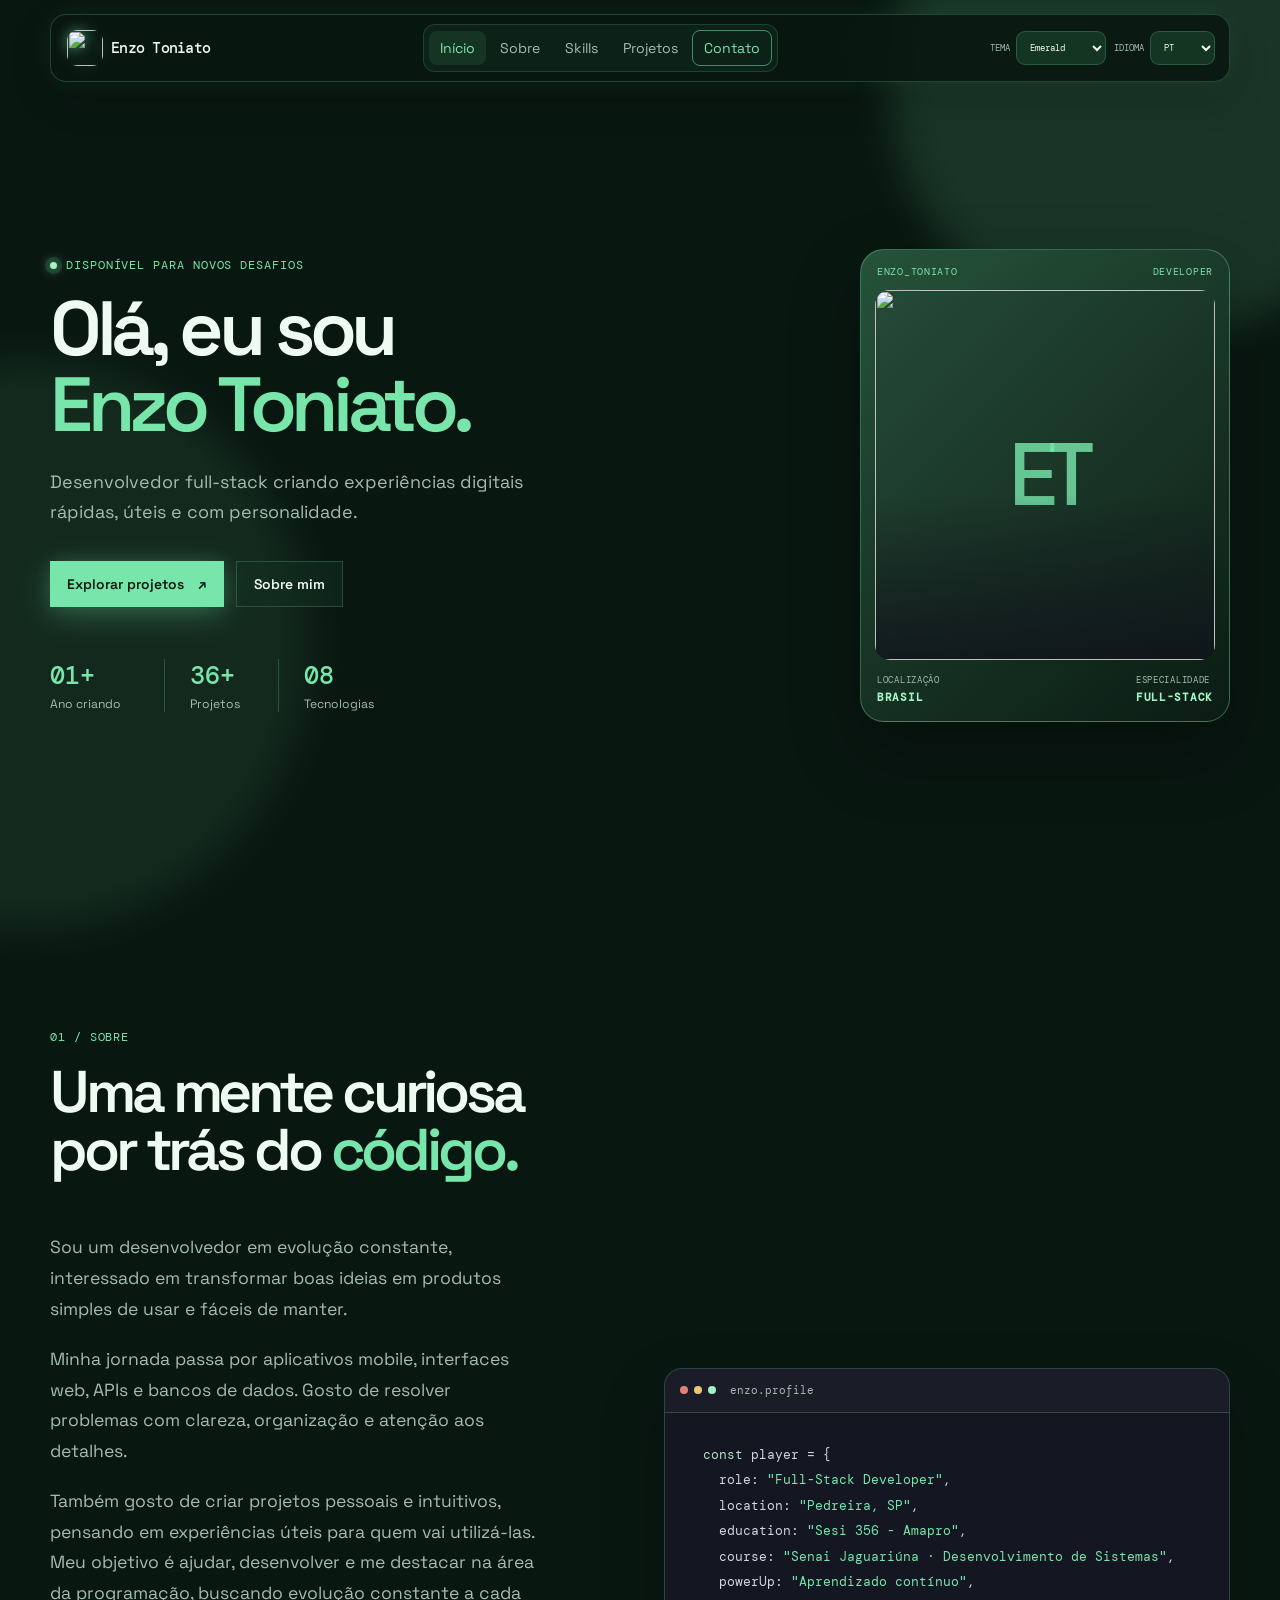
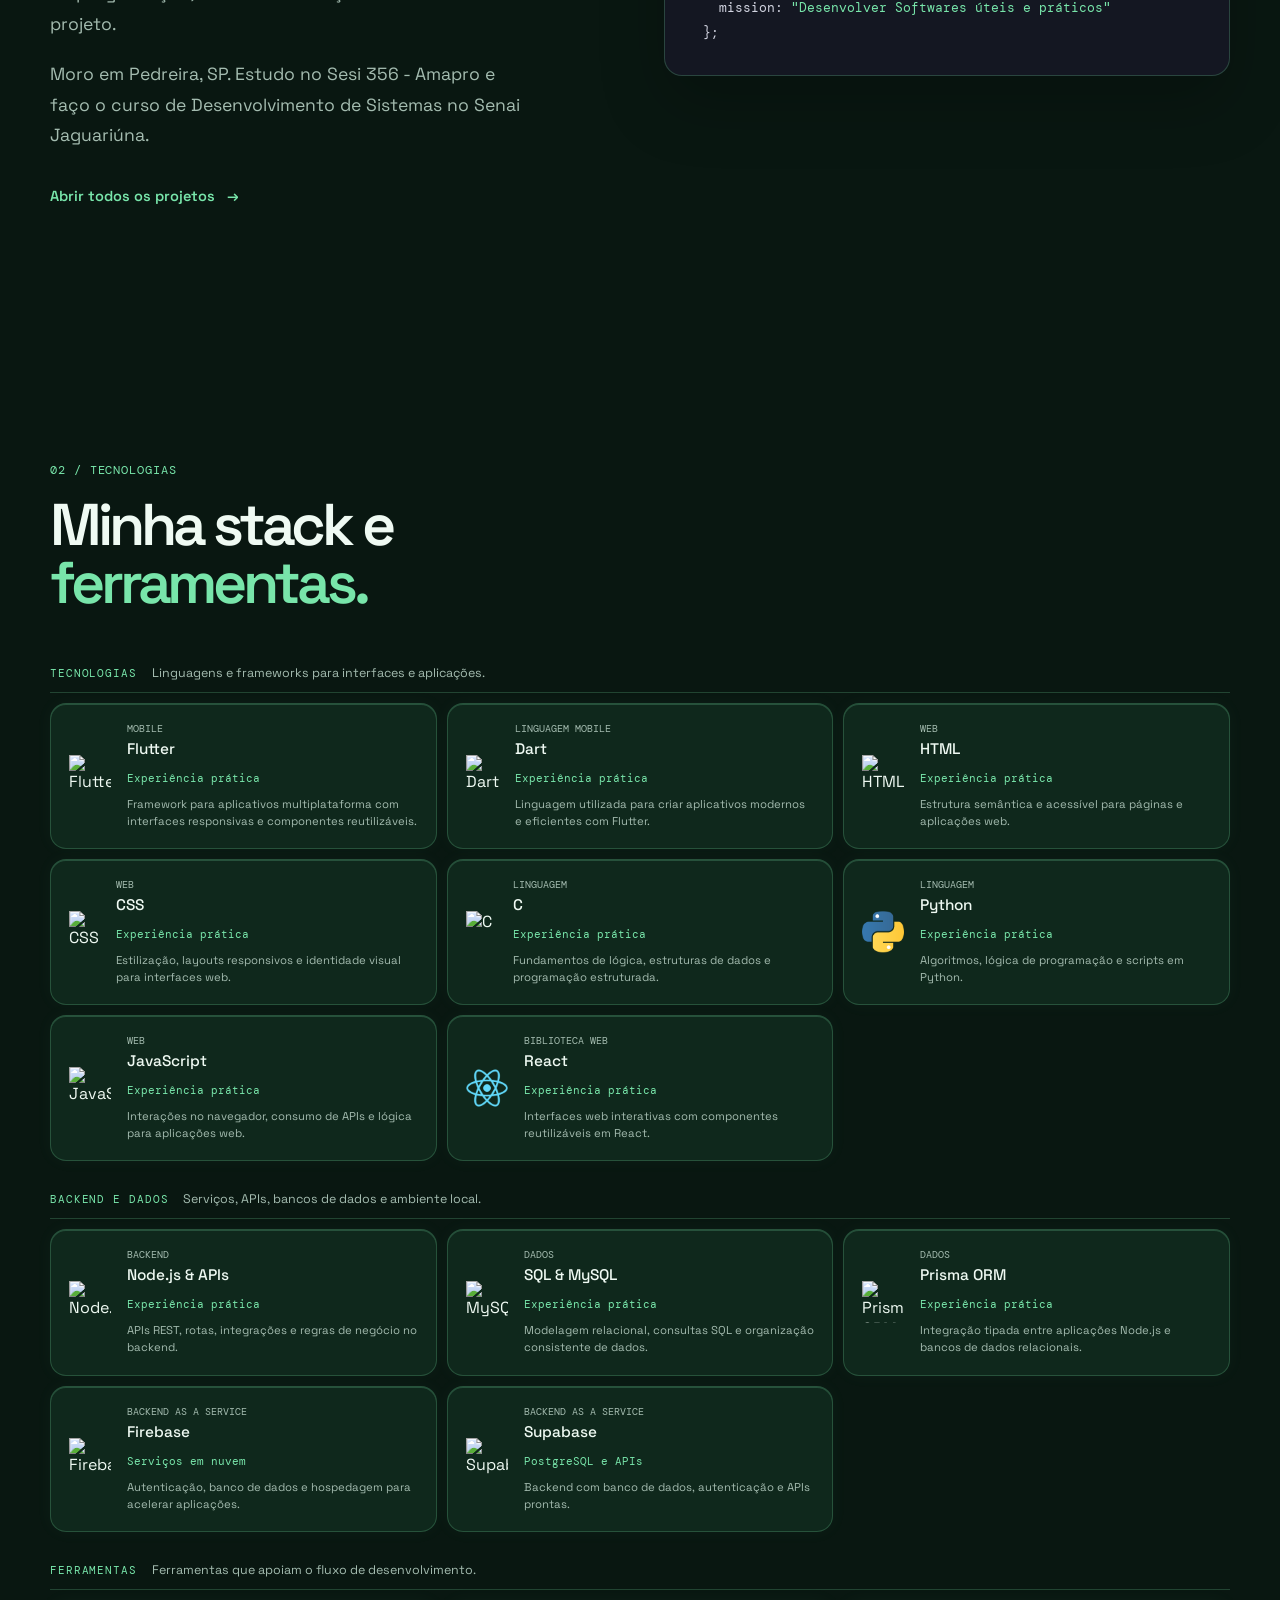
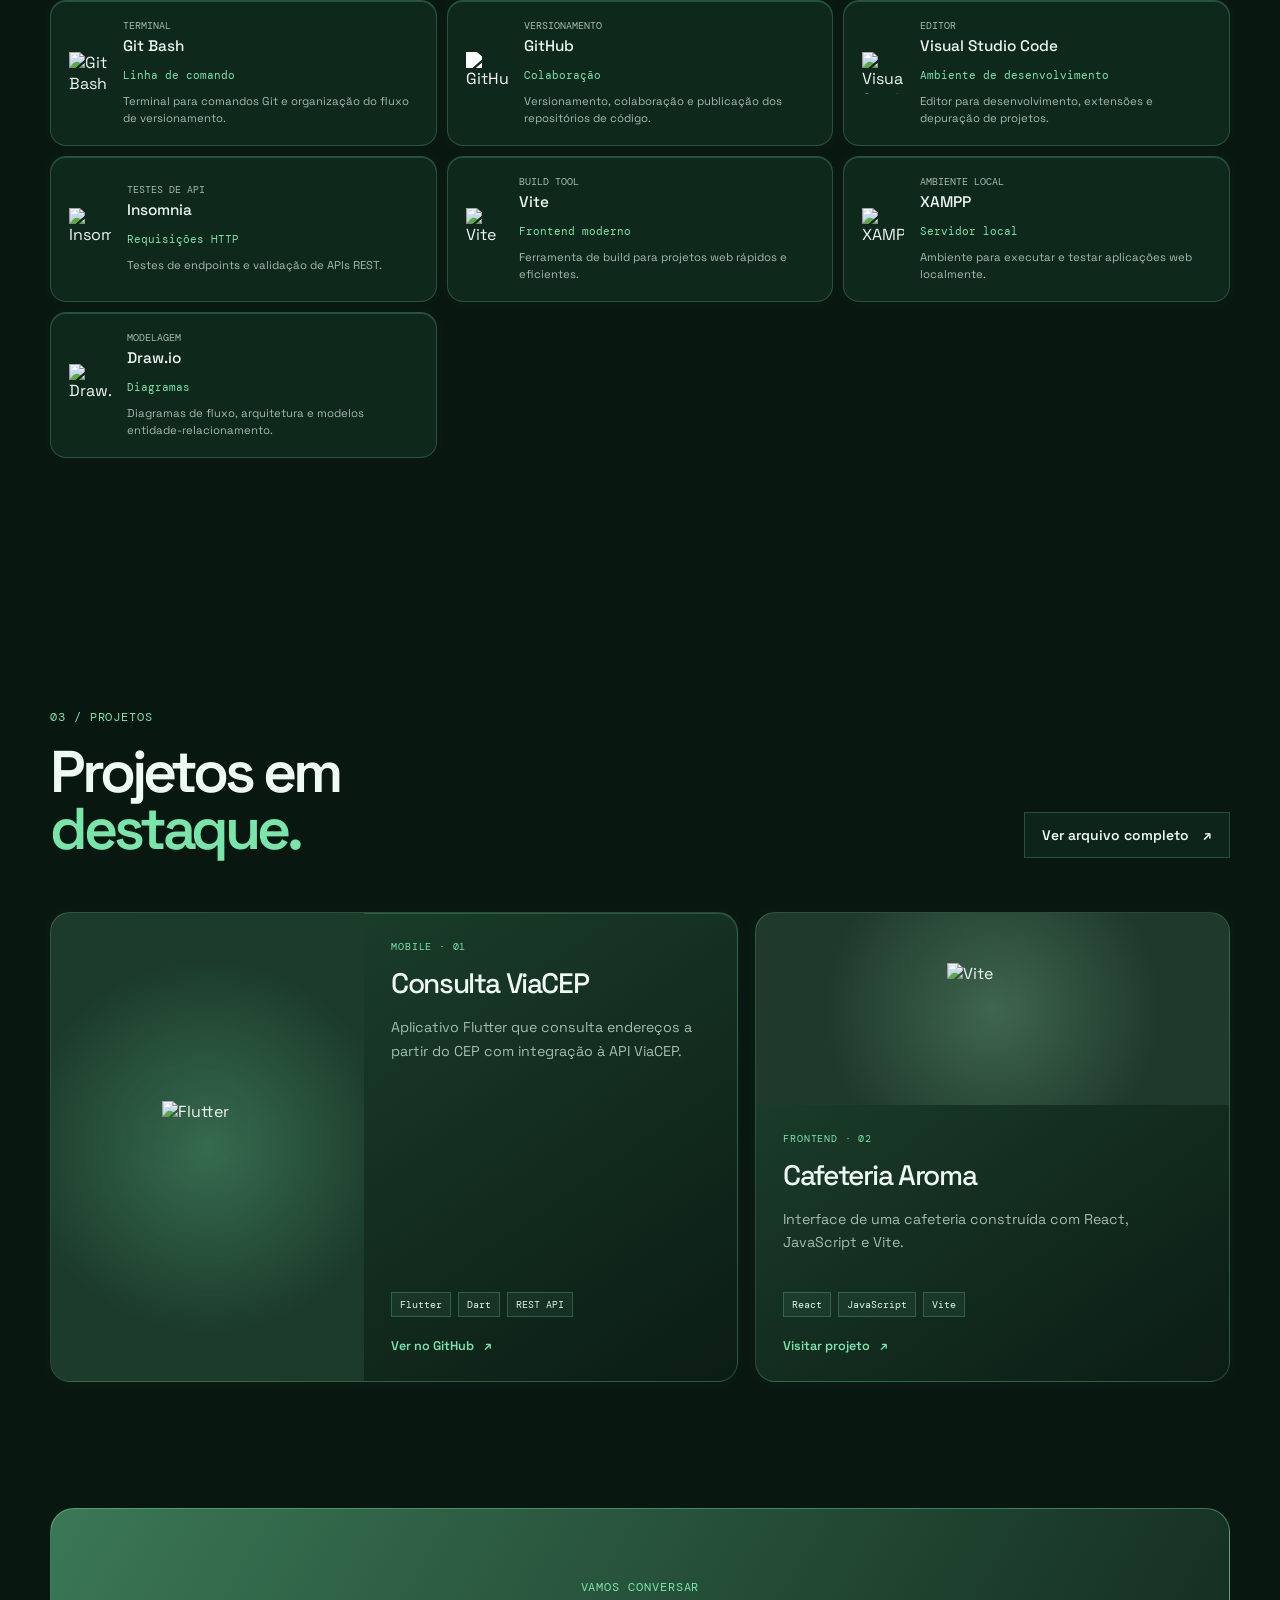
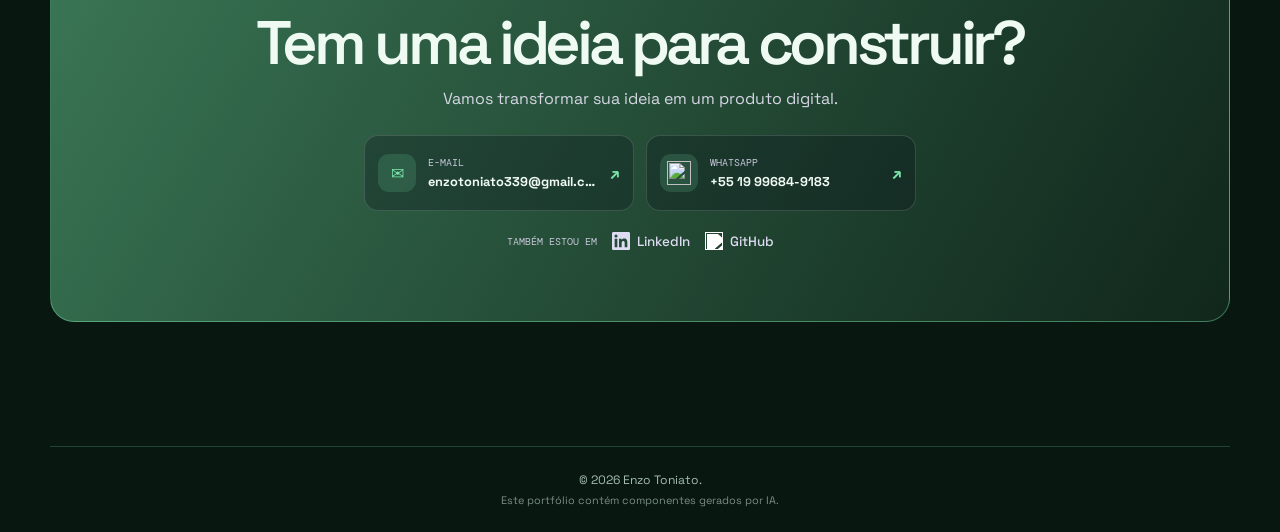
==== commit 281bc114: "update" ====
--- a/index.html
+++ b/index.html
@@ -60,7 +60,7 @@
             <dd>Ano criando</dd>
           </div>
           <div>
-            <dt>35+</dt>
+            <dt>36+</dt>
             <dd>Projetos</dd>
           </div>
           <div>
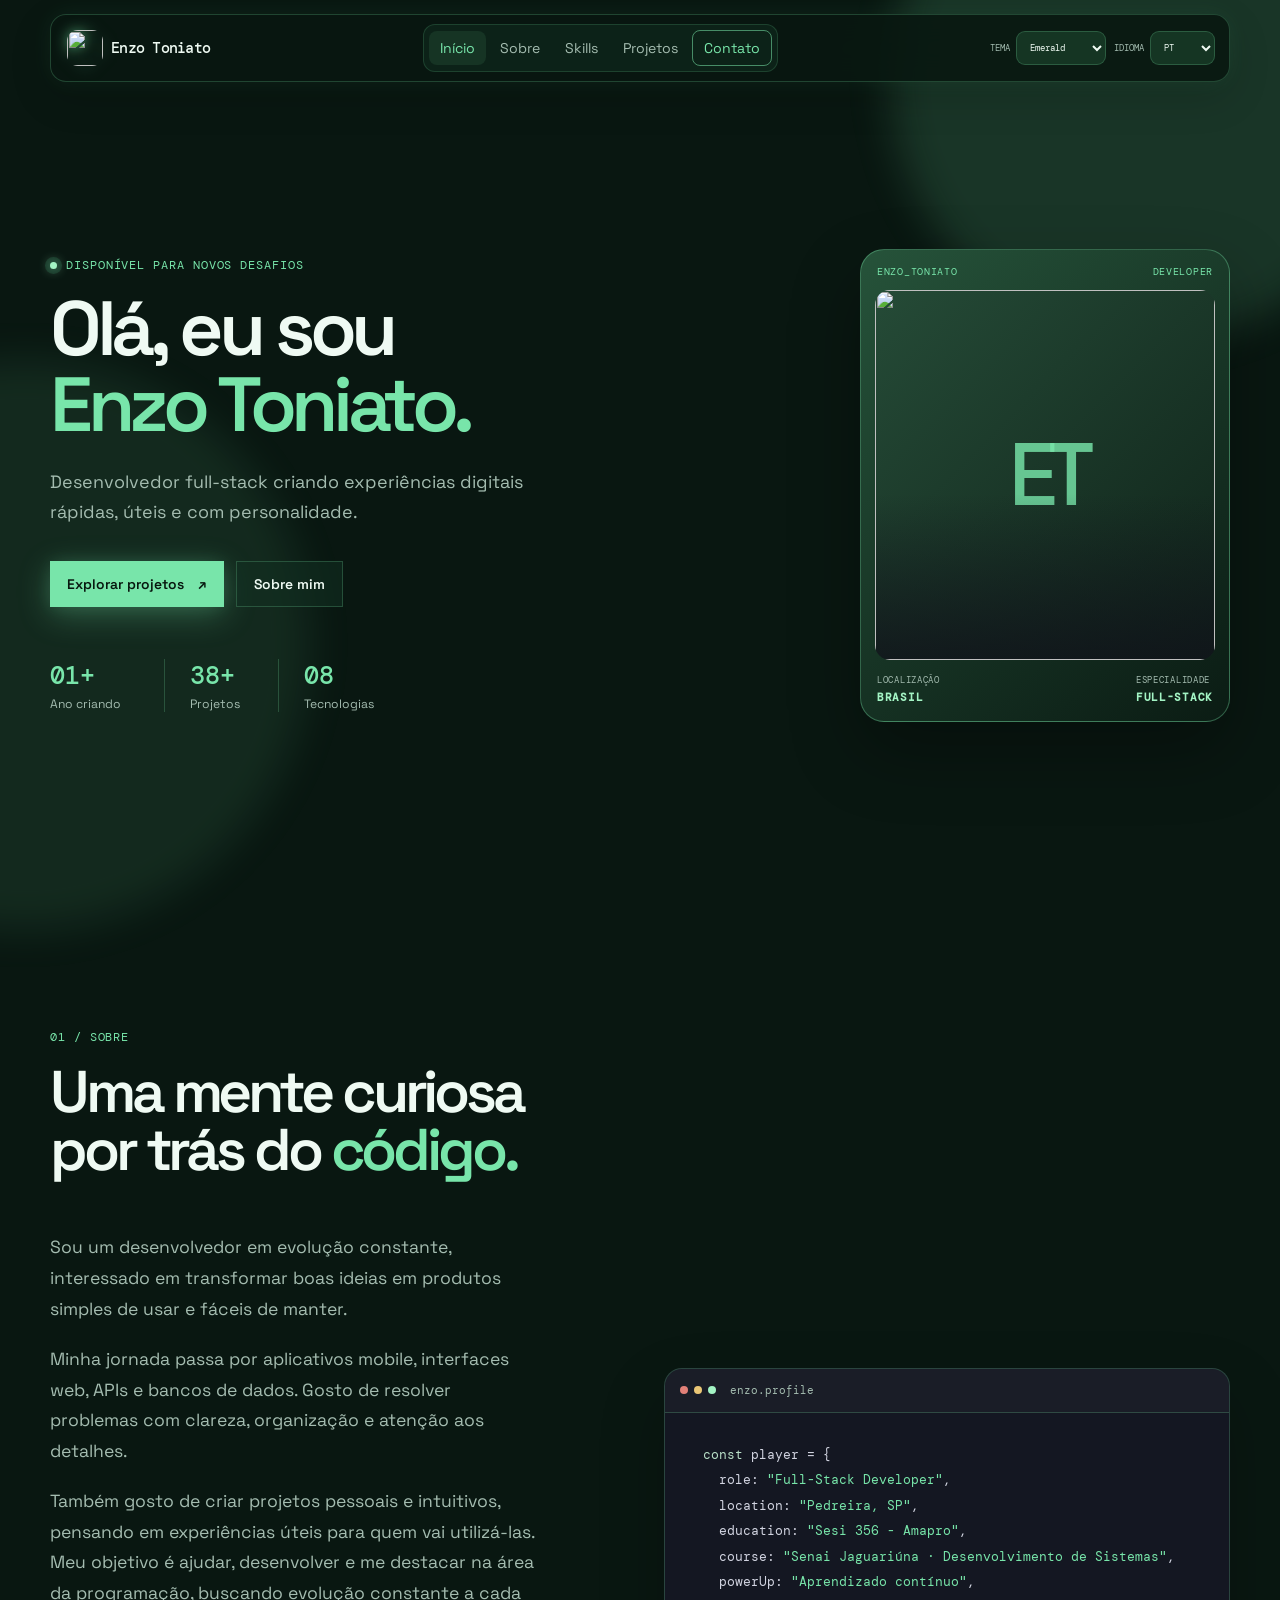
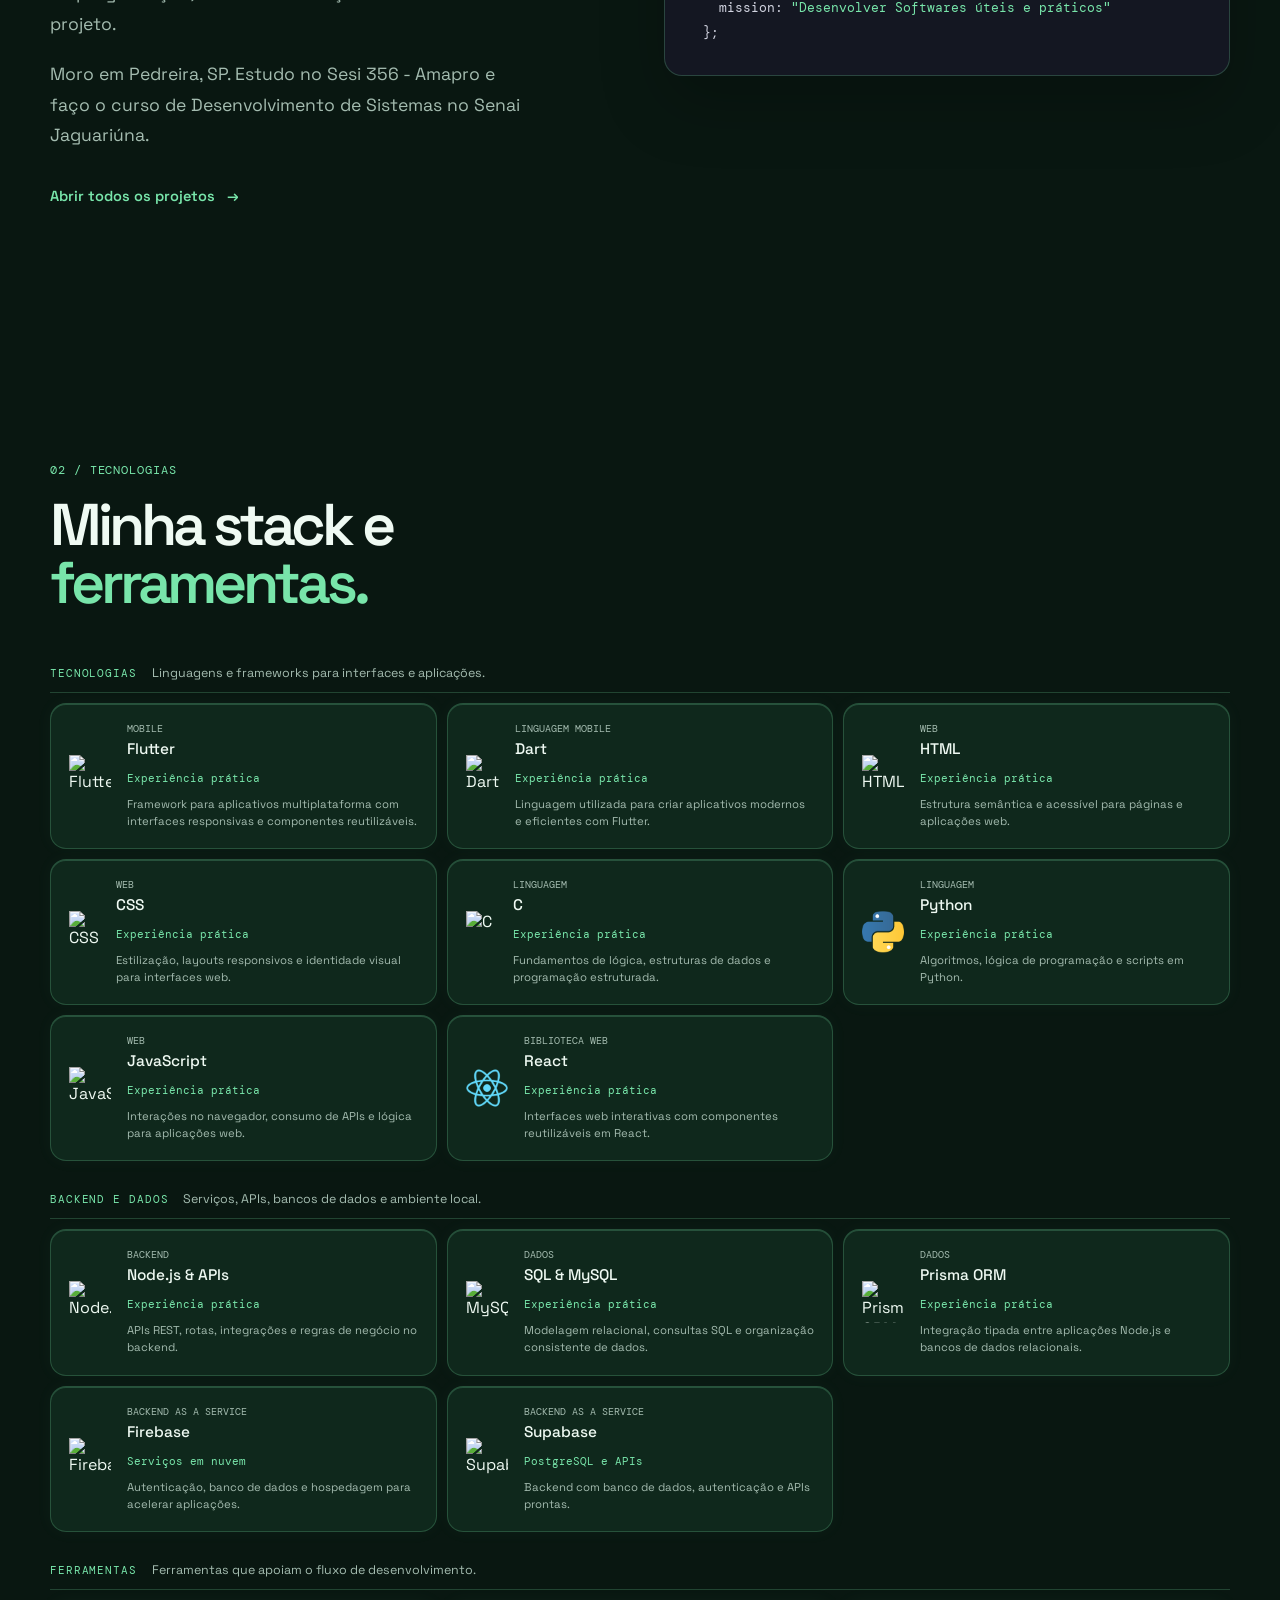
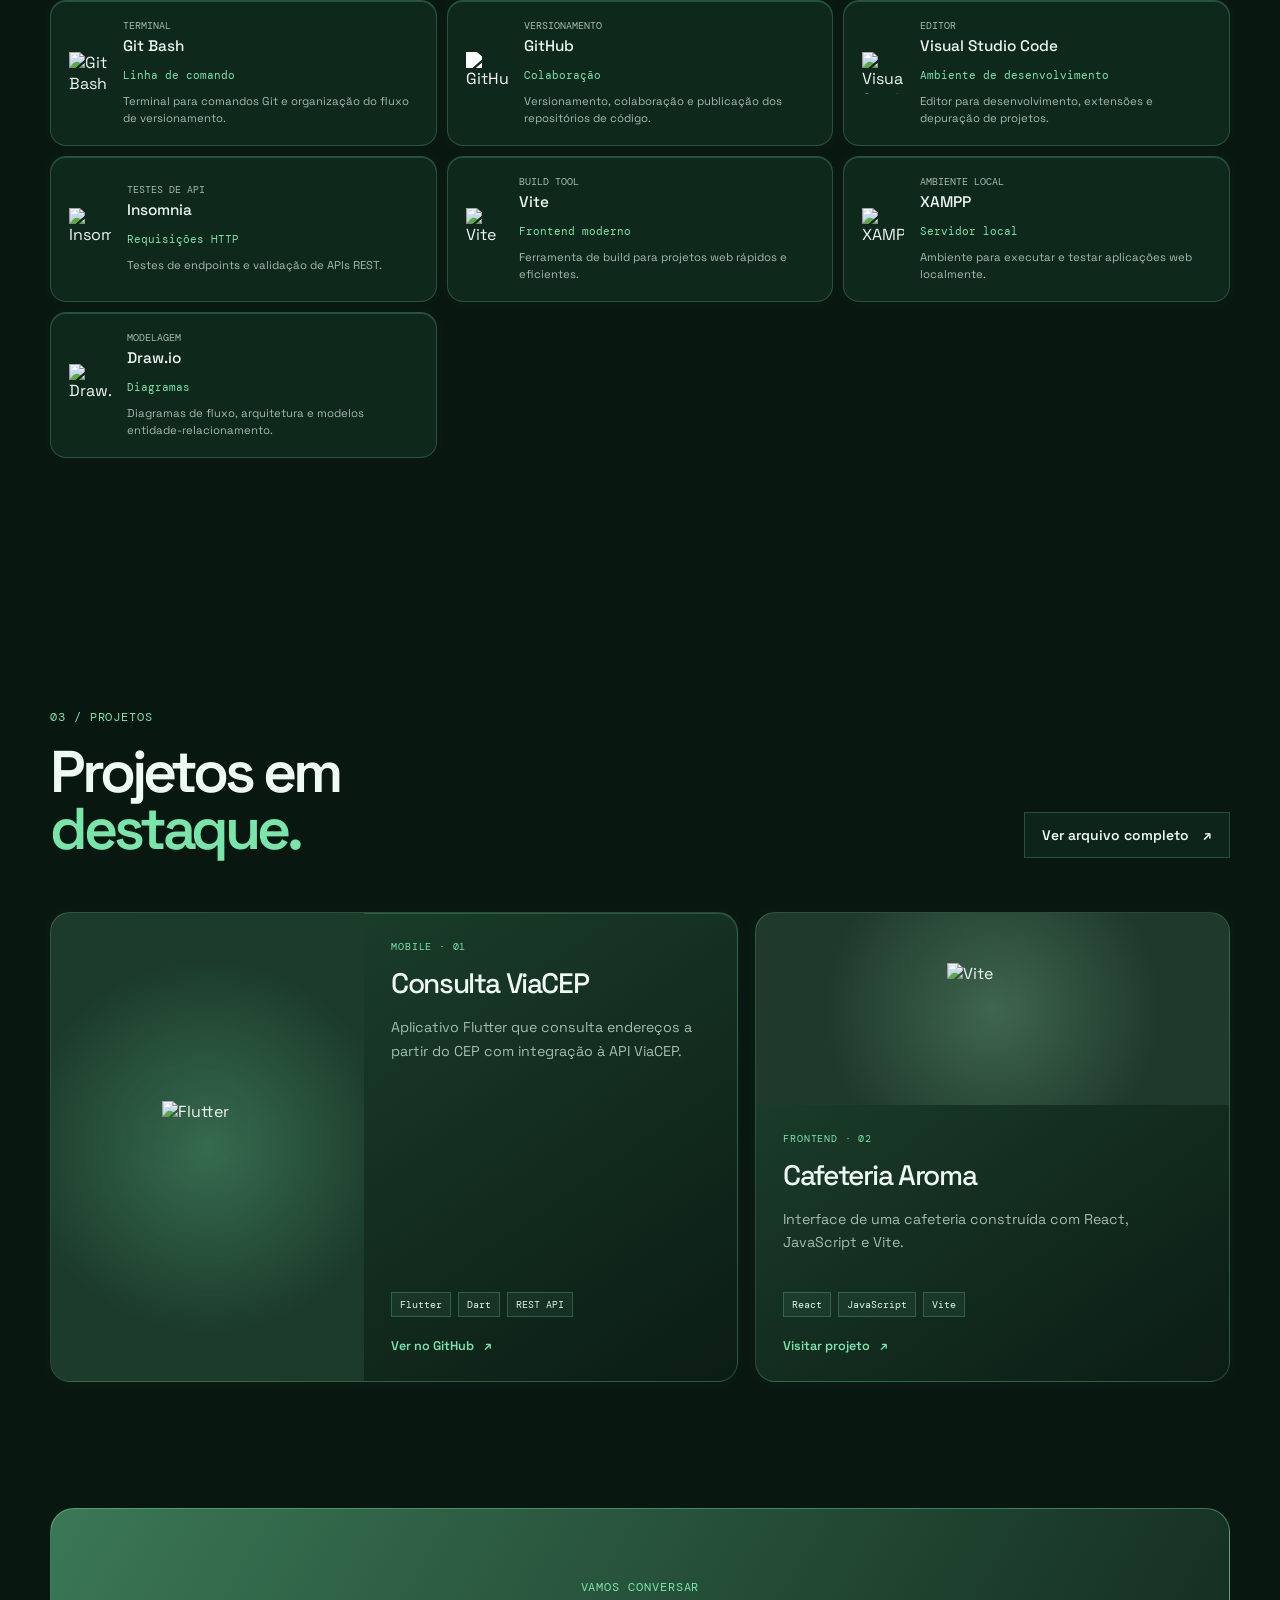
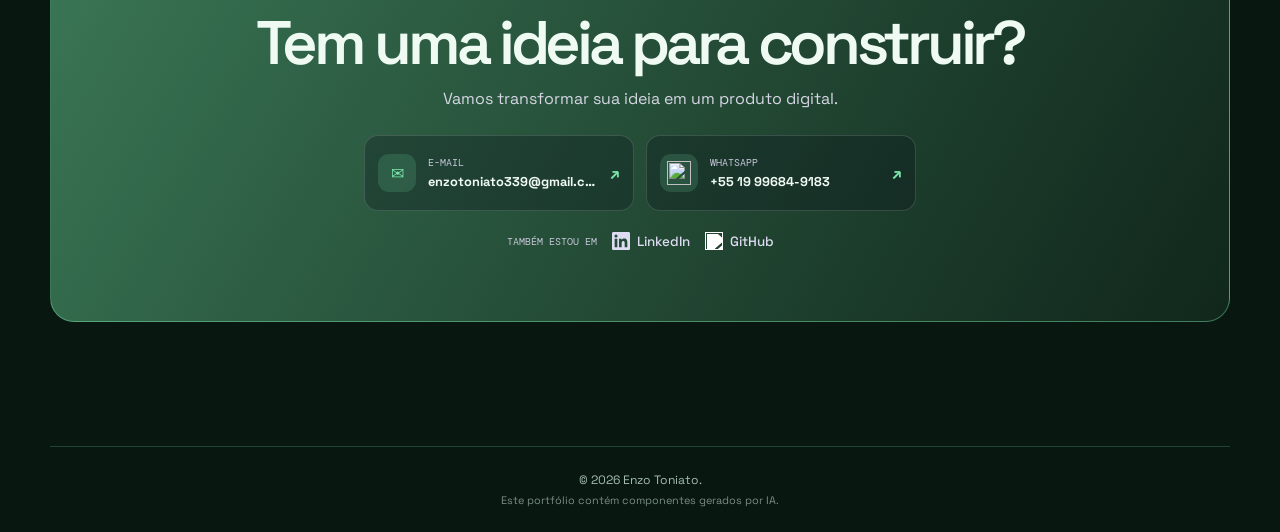
==== commit 68251738: "add new project" ====
--- a/index.html
+++ b/index.html
@@ -60,7 +60,7 @@
             <dd>Ano criando</dd>
           </div>
           <div>
-            <dt>36+</dt>
+            <dt>38+</dt>
             <dd>Projetos</dd>
           </div>
           <div>
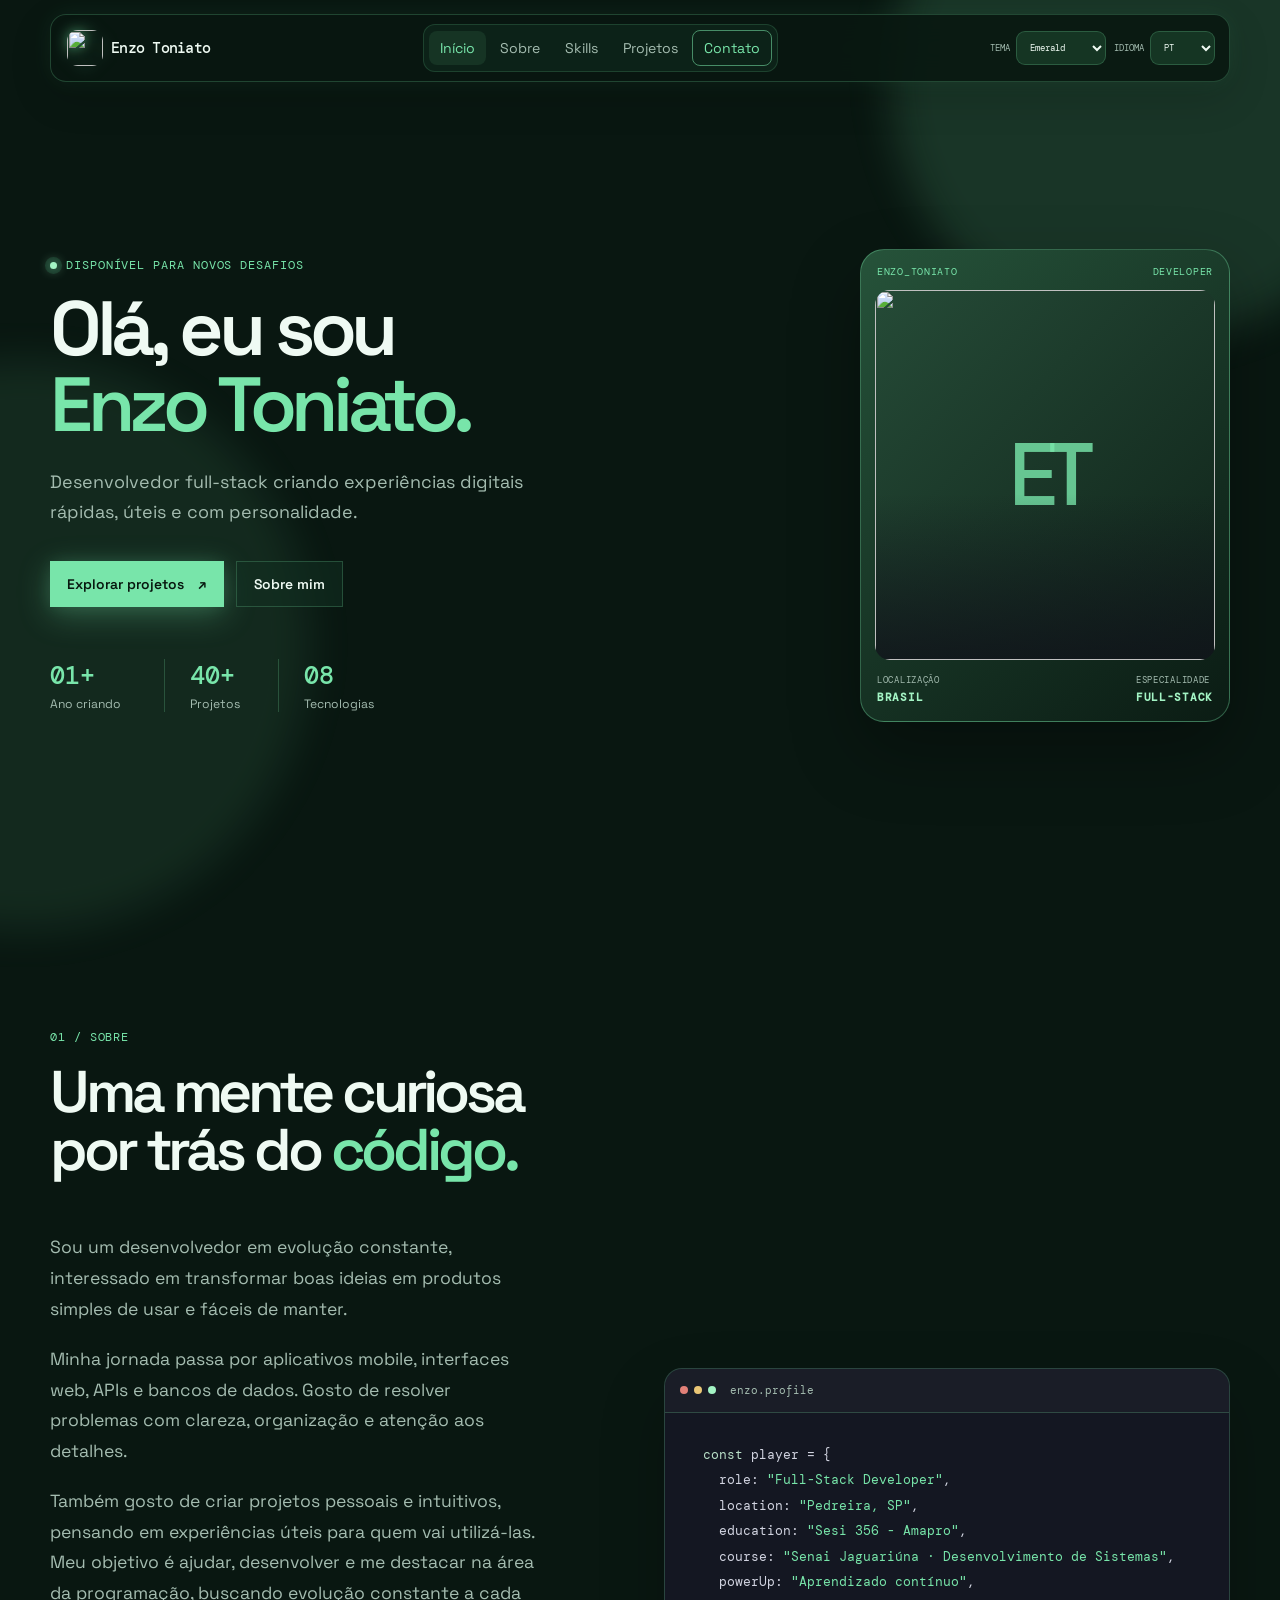
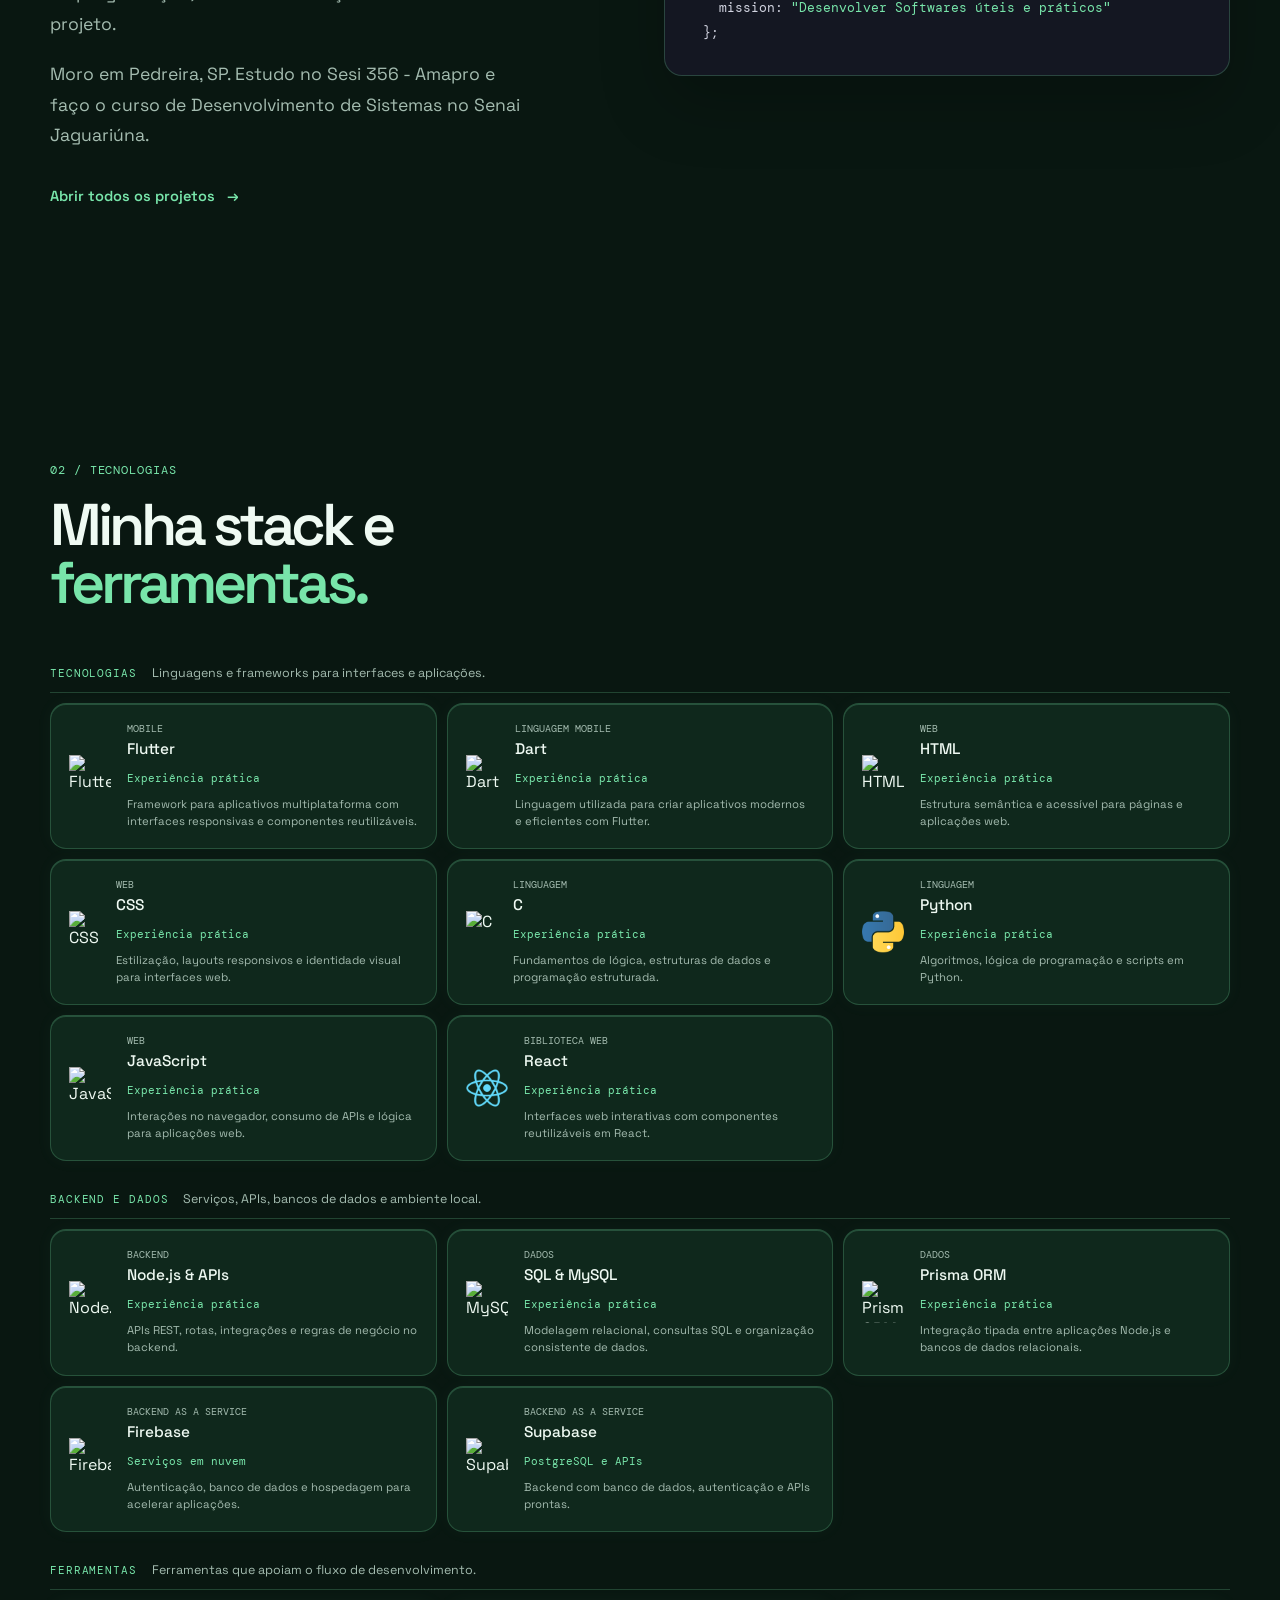
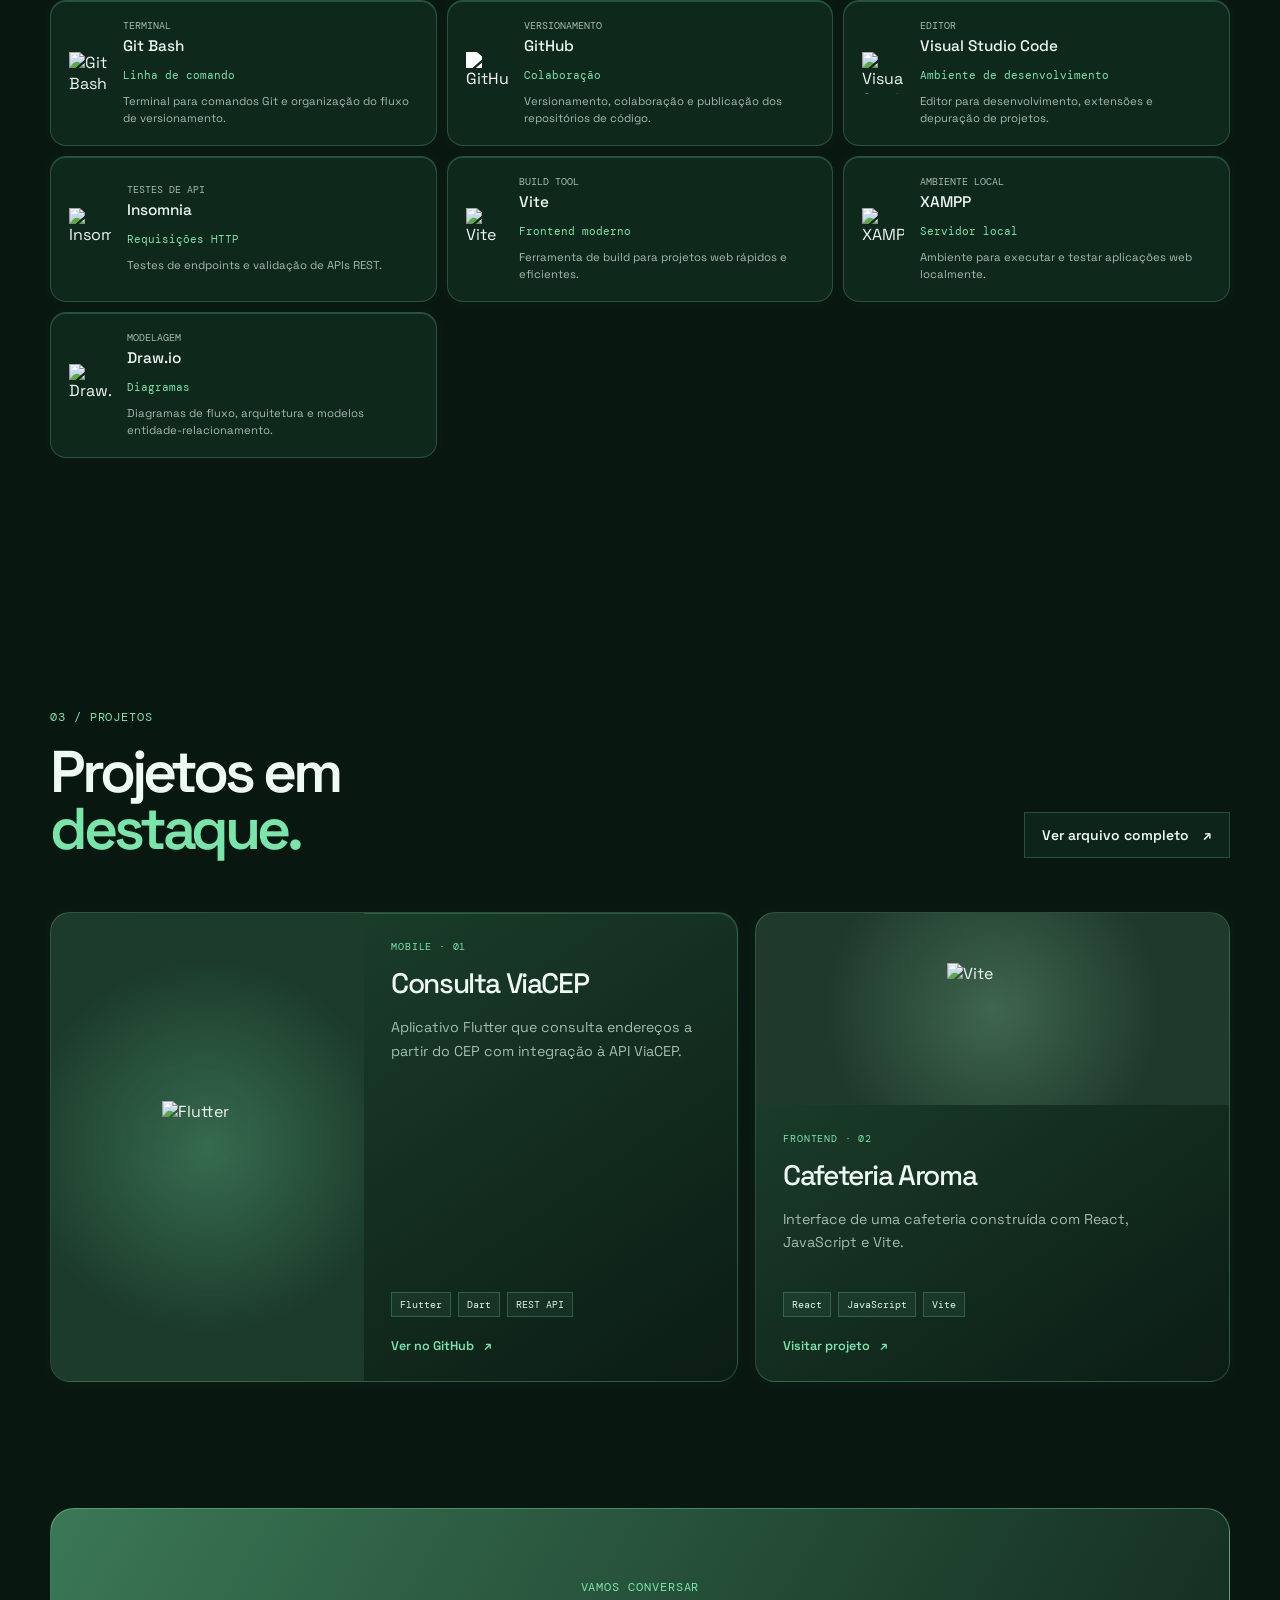
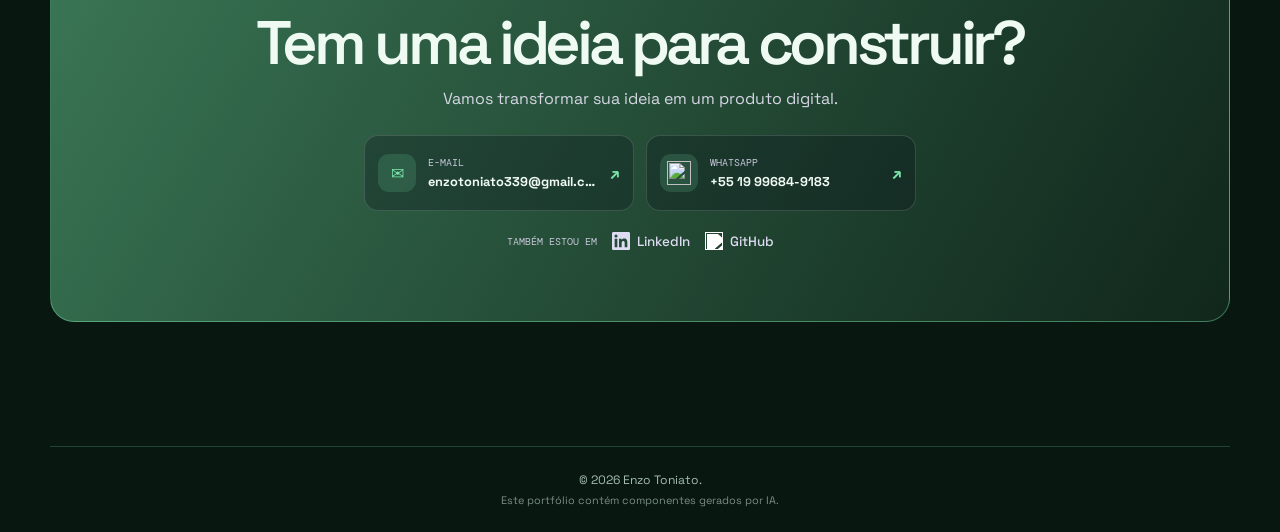
==== commit 411f75eb: "portfolio update" ====
--- a/index.html
+++ b/index.html
@@ -60,7 +60,7 @@
             <dd>Ano criando</dd>
           </div>
           <div>
-            <dt>38+</dt>
+            <dt>40+</dt>
             <dd>Projetos</dd>
           </div>
           <div>
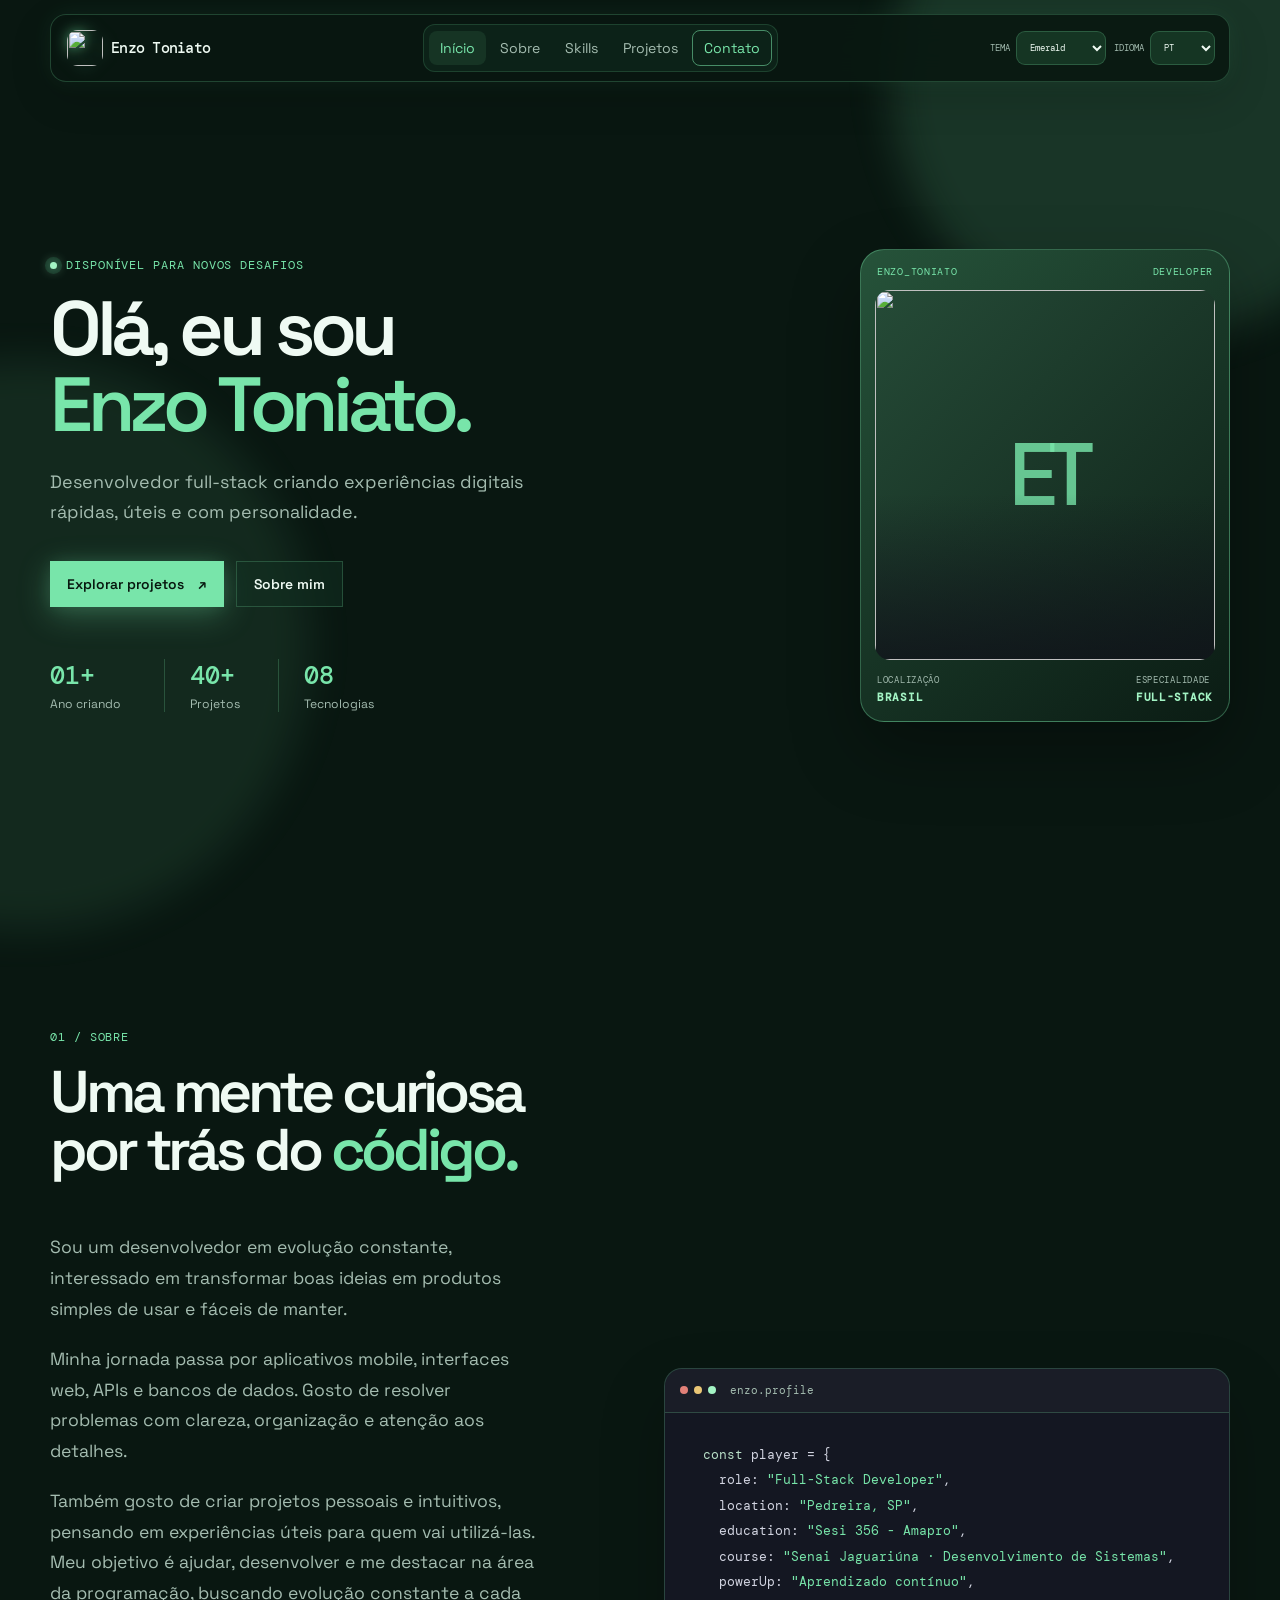
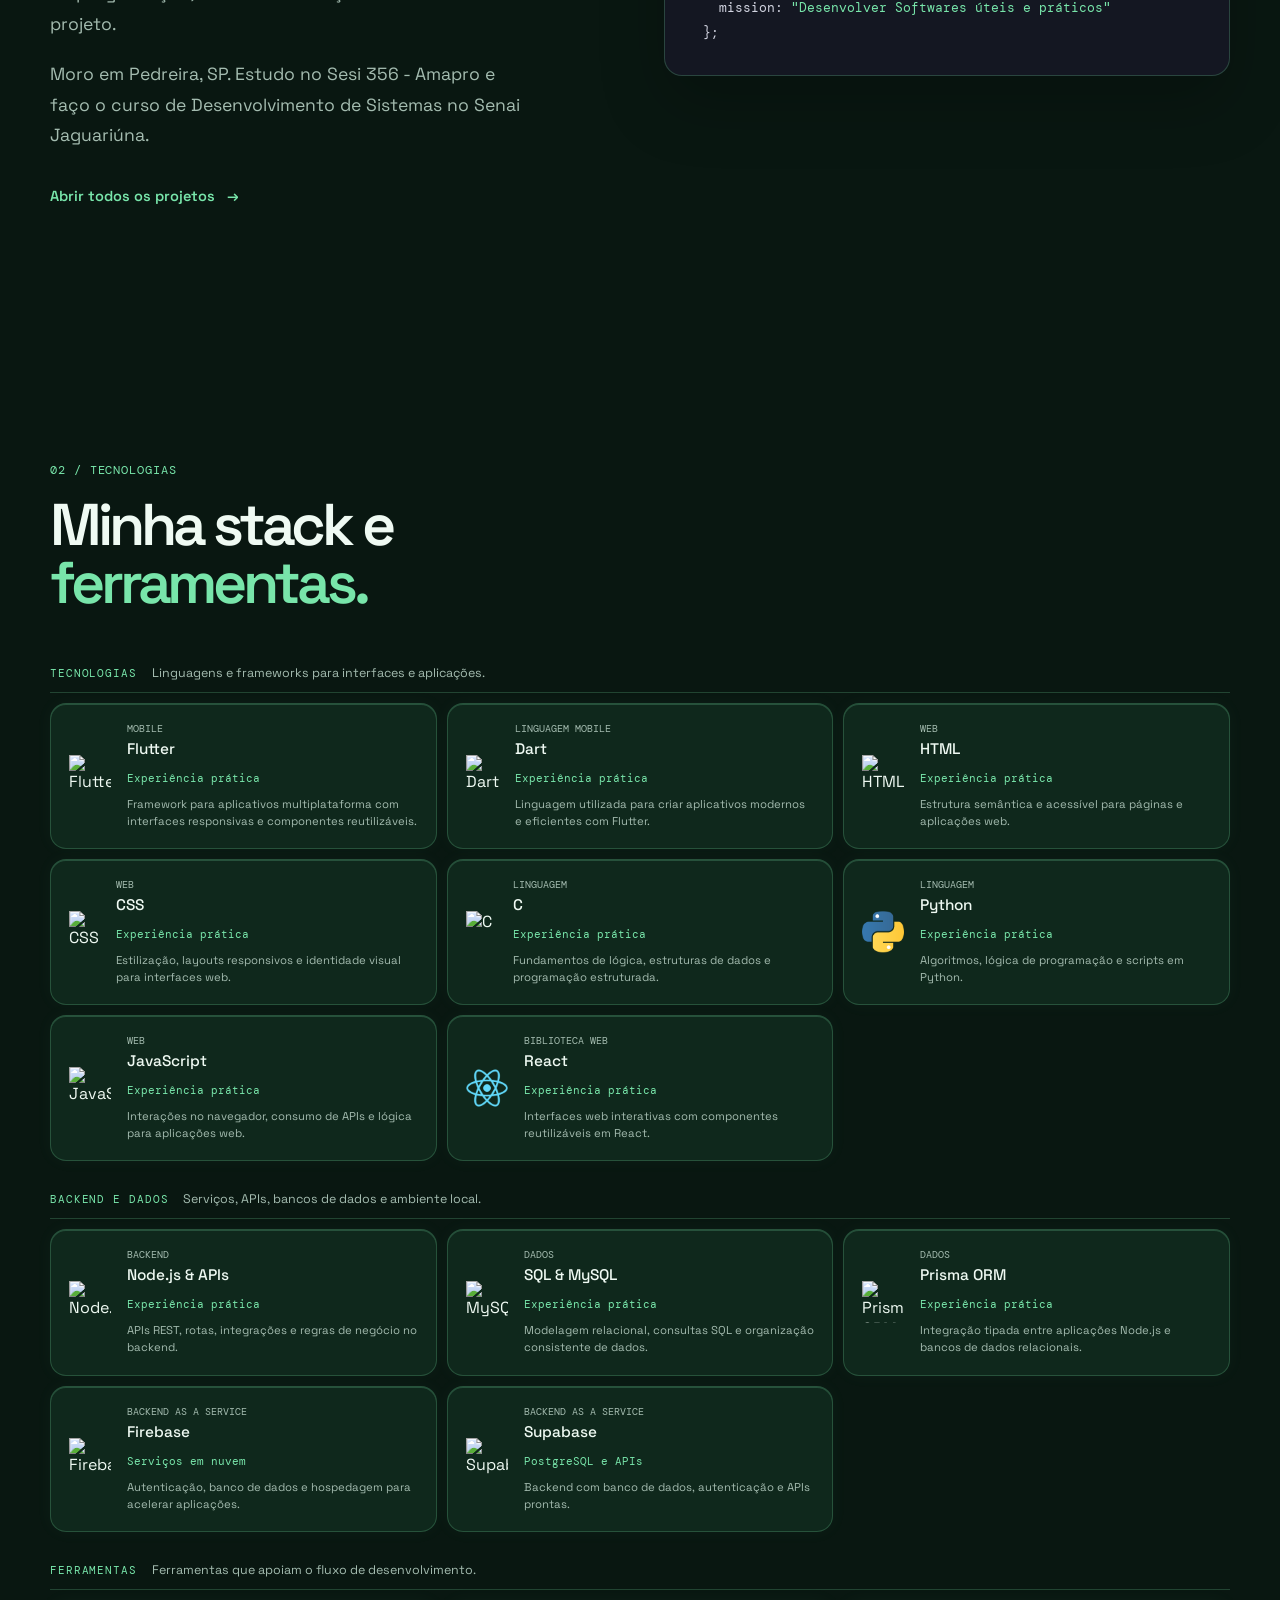
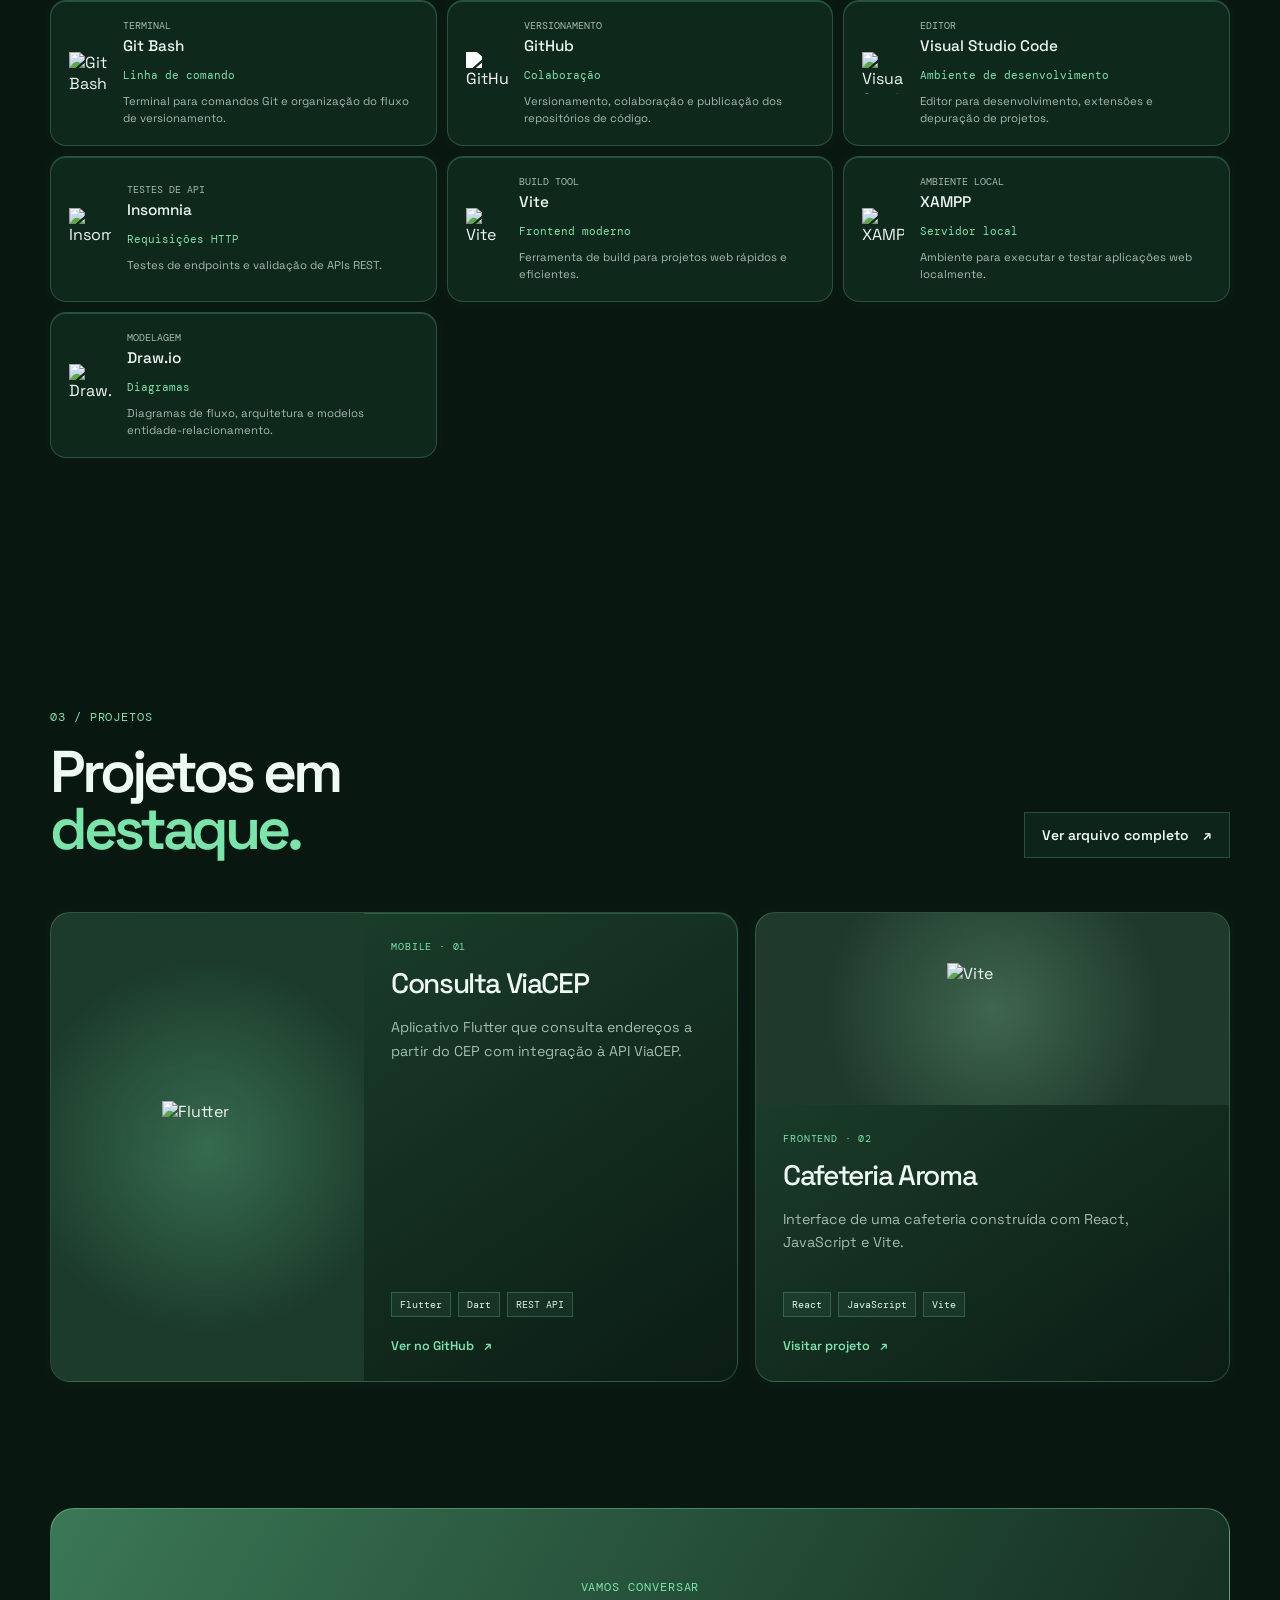
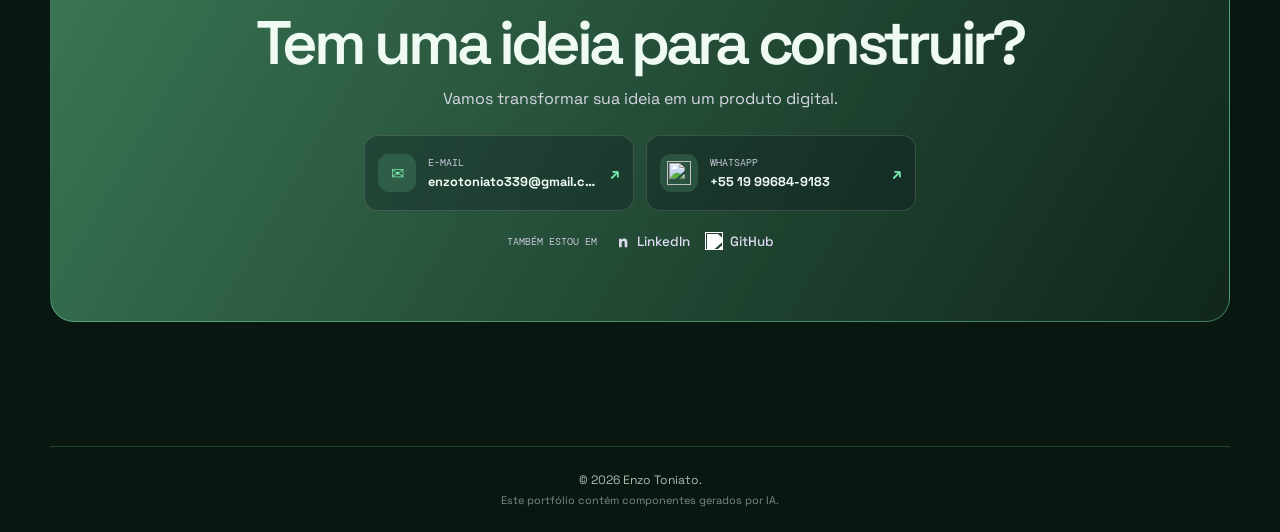
==== commit 910ecf27: "Atualiza links e referências de usuário para zenvexy nos arquivos afetados." ====
--- a/index.html
+++ b/index.html
@@ -277,7 +277,7 @@
             <h3>Consulta ViaCEP</h3>
             <p>Aplicativo Flutter que consulta endereços a partir do CEP com integração à API ViaCEP.</p>
             <div class="tags"><span>Flutter</span><span>Dart</span><span>REST API</span></div><a
-              href="https://github.com/EnzoToniato567/Flutter-API-ViaCEP" target="_blank" rel="noopener noreferrer">Ver
+              href="https://github.com/zenvexy/Flutter-API-ViaCEP" target="_blank" rel="noopener noreferrer">Ver
               no GitHub <span>↗</span></a>
           </div>
         </article>
@@ -311,8 +311,7 @@
       <div class="social-links" aria-label="Redes sociais"><span>Também estou em</span><a class="social-link"
           href="https://www.linkedin.com/in/enzo-semenssi-toniato-81929b400/?isSelfProfile=true" target="_blank" rel="noopener noreferrer" aria-label="LinkedIn"><svg
             class="linkedin-icon" viewBox="0 0 24 24" aria-hidden="true">
-            <path d="M20.45 20.45h-3.55v-5.57c0-1.33-.03-3.04-1.85-3.04-1.85 0-2.14 1.45-2.14 2.94v5.67H9.35V9h3.41v1.56h.05c.48-.9 1.64-1.85 3.37-1.85 3.6 0 4.27 2.37 4.27 5.46v6.28zM5.34 7.43a2.06 2.06 0 1 1 0-4.12 2.06 2.06 0 0 1 0 4.12zM7.12 20.45H3.56V9h3.56v11.45zM22.22 0H1.77C.79 0 0 .77 0 1.73v20.54C0 23.23.79 24 1.77 24h20.45c.98 0 1.78-.77 1.78-1.73V1.73C24 .77 23.2 0 22.22 0z"></path>
-          </svg><span>LinkedIn</span></a><a class="social-link" href="https://github.com/EnzoToniato567"
+            <path d="M20.45 20.45h-3.55v-5.57c0-1.33-.03-3.04-1.85-3.04-1.85 0-2.14 1.45-2.14 2.94v5.67H9.35V9h3.41v1.56h.05c.48-.9 1.64-1.85 3.37-1.85 3.6 0 4.27 2.37 4.27 5.46v6.28zM5.34 7.43a2"/></svg><span>LinkedIn</span></a><a class="social-link" href="https://github.com/zenvexy"
           target="_blank" rel="noopener noreferrer" aria-label="GitHub"><img src="assets/github.png"
                 alt=""><span>GitHub</span></a></div>
     </section>
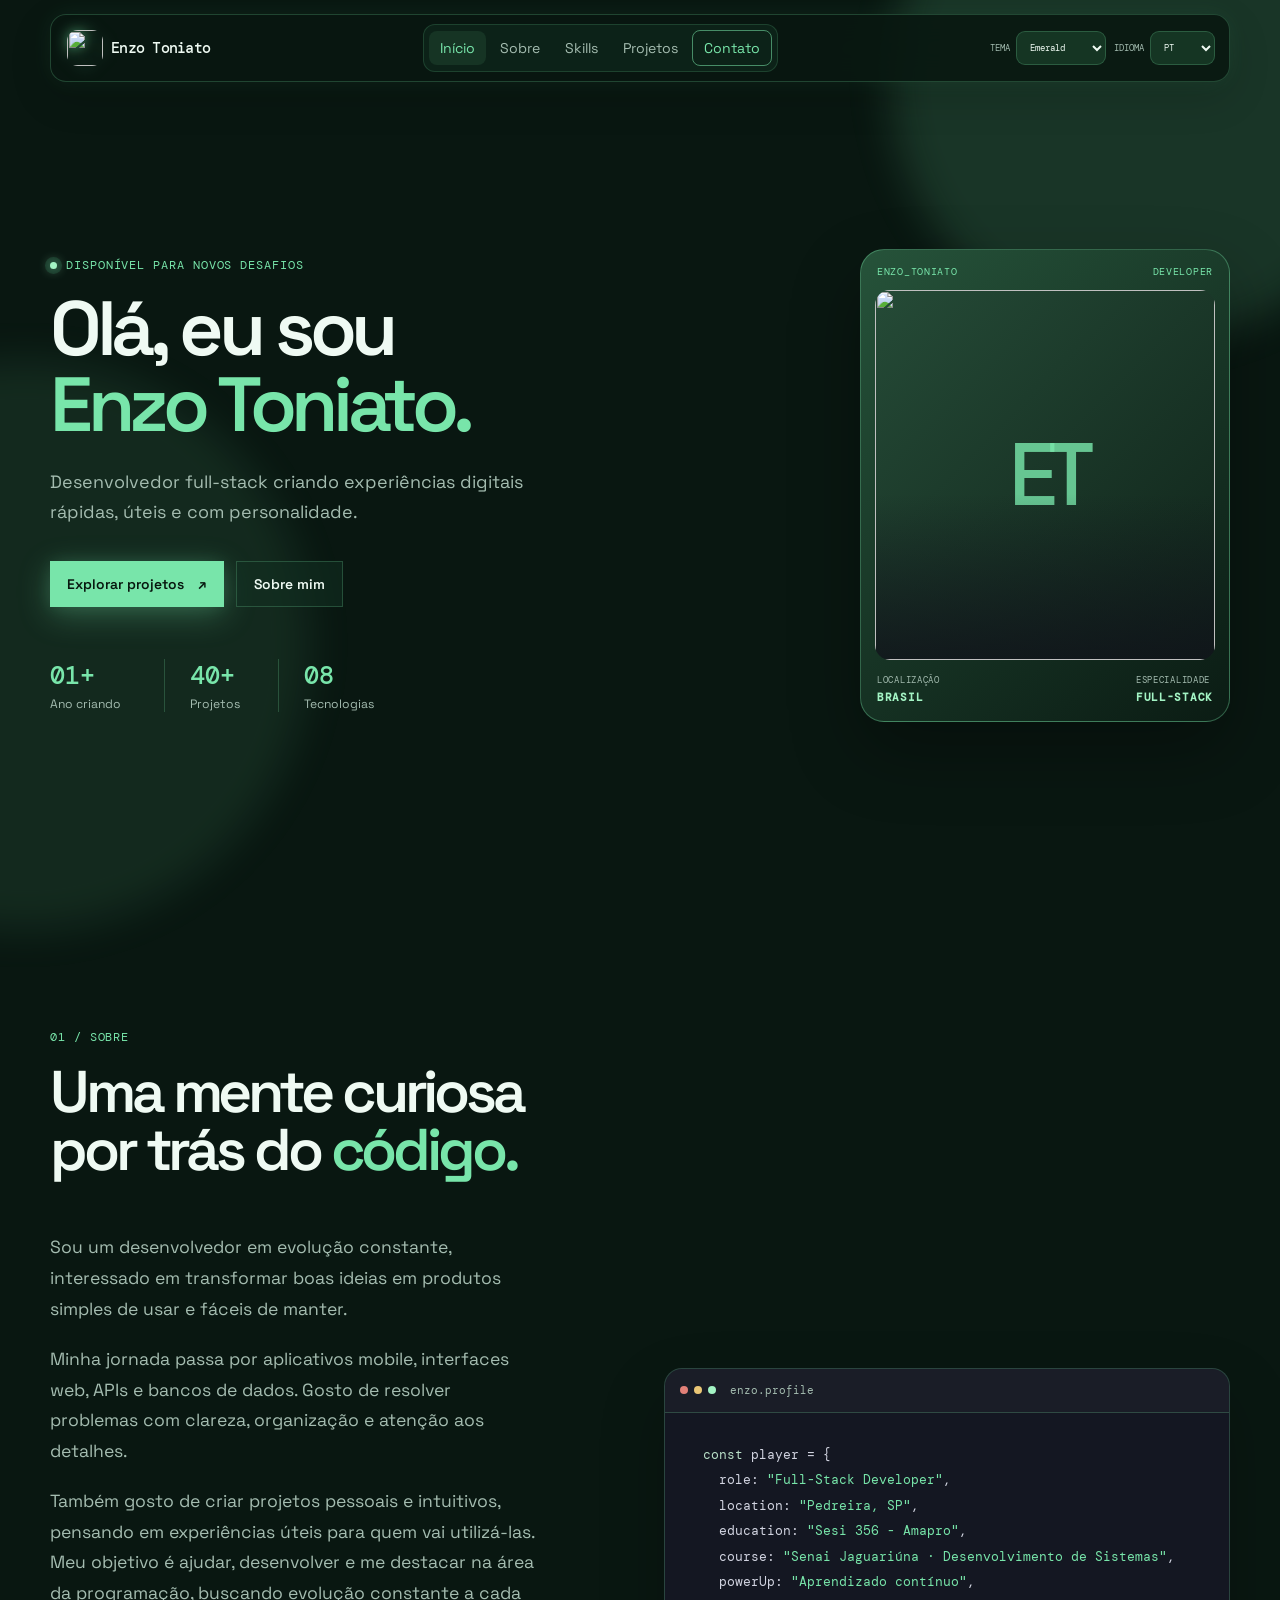
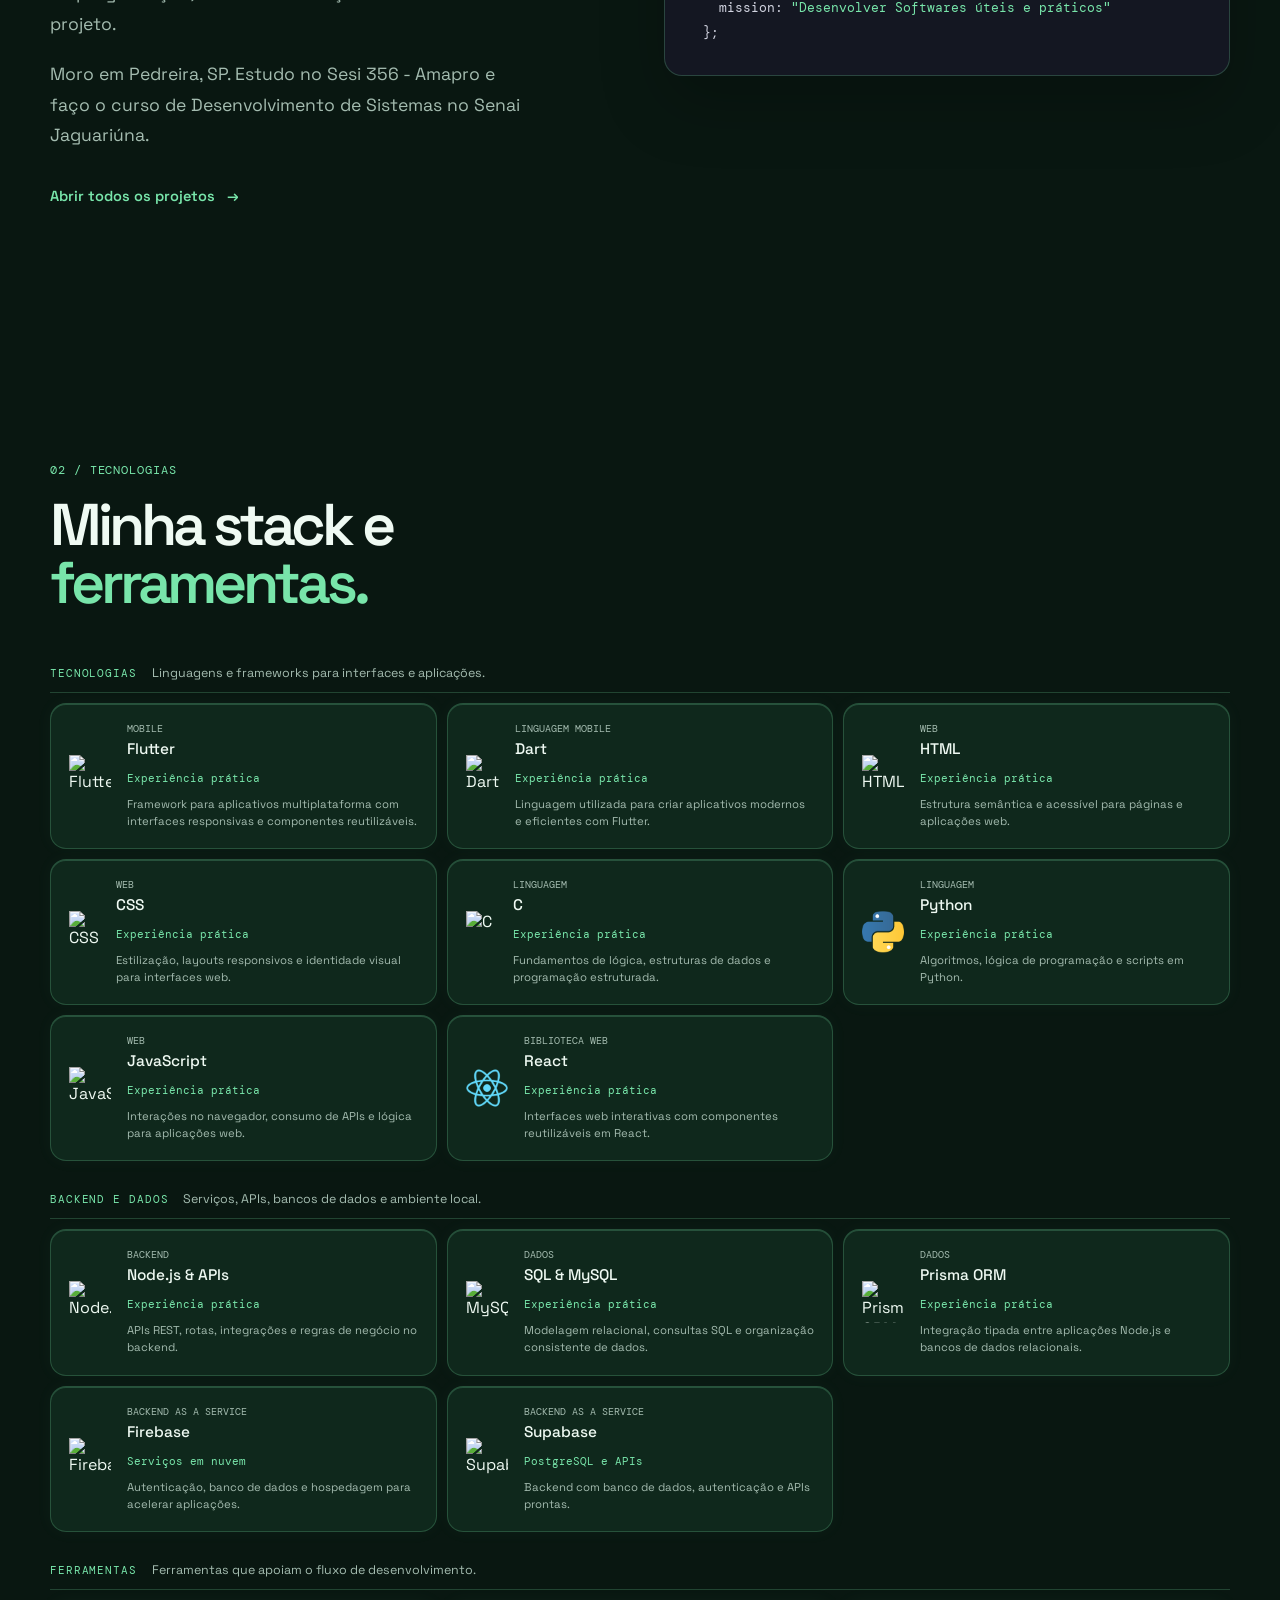
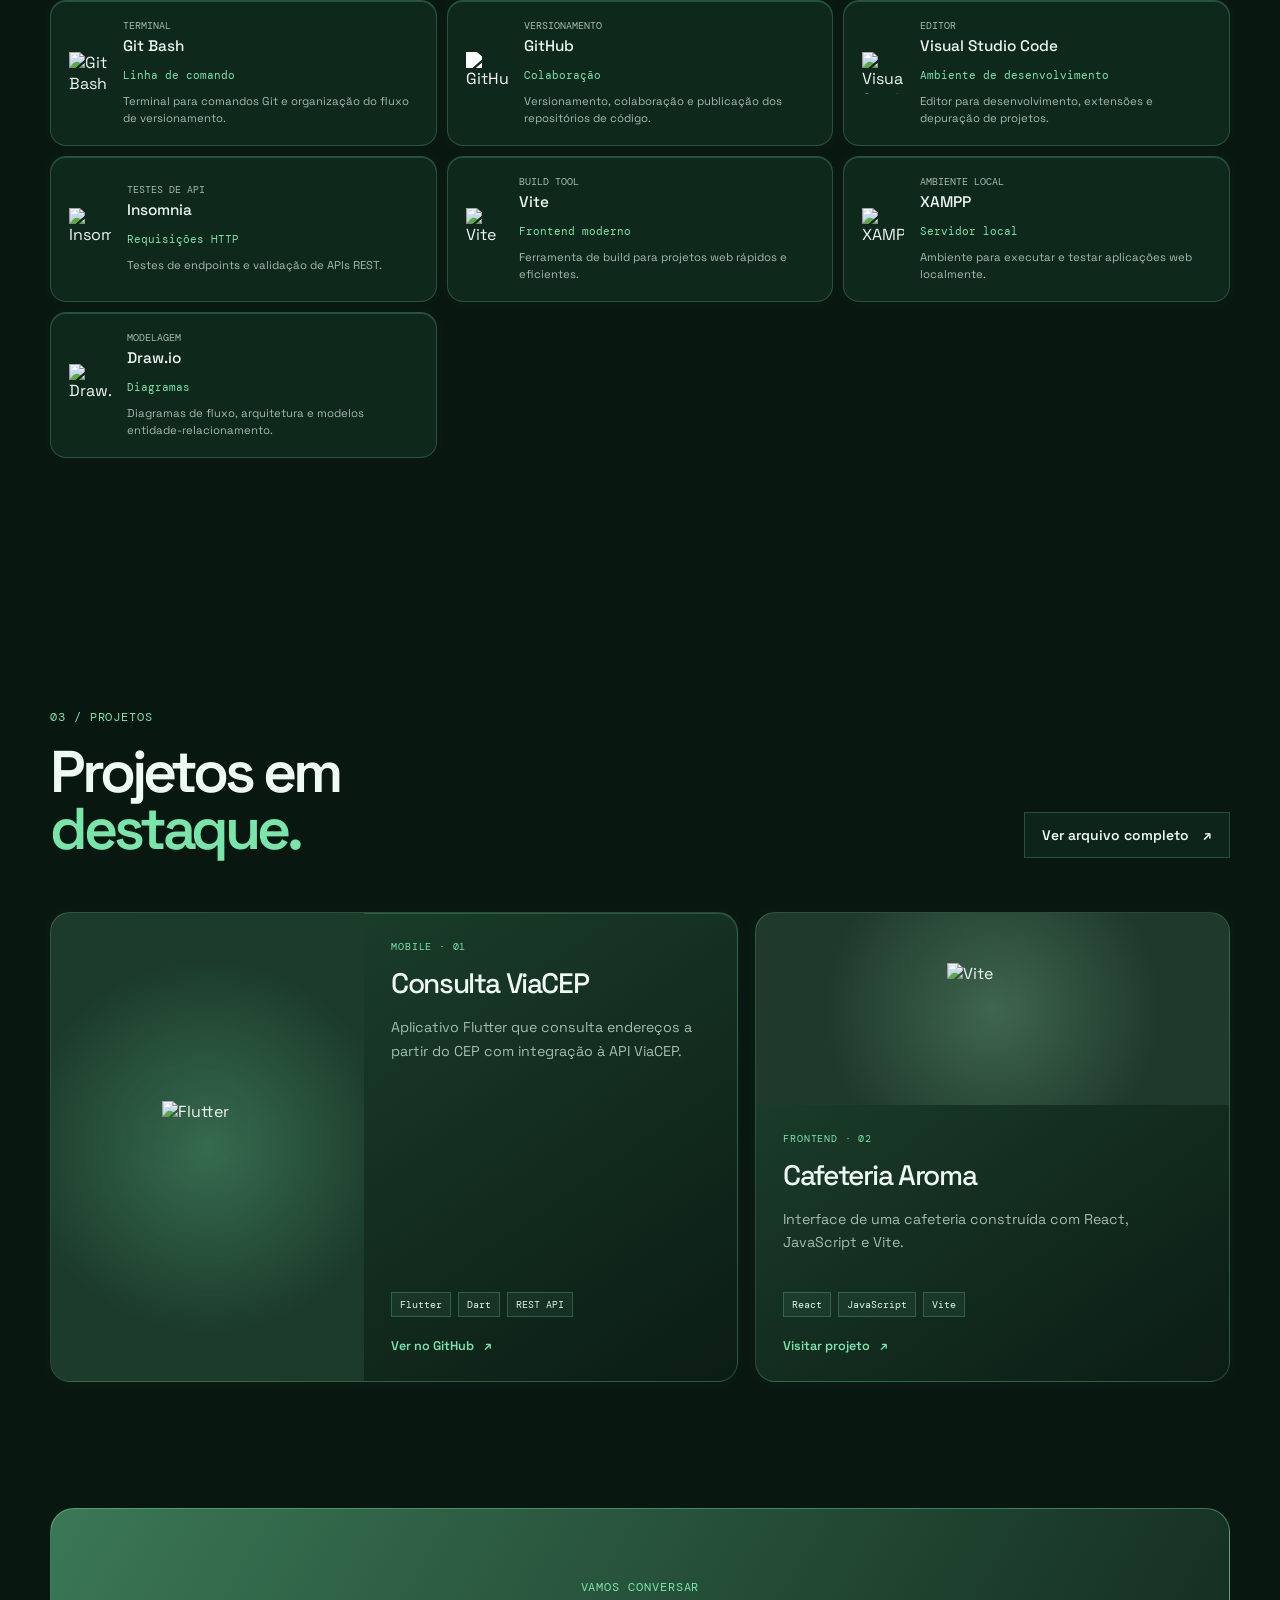
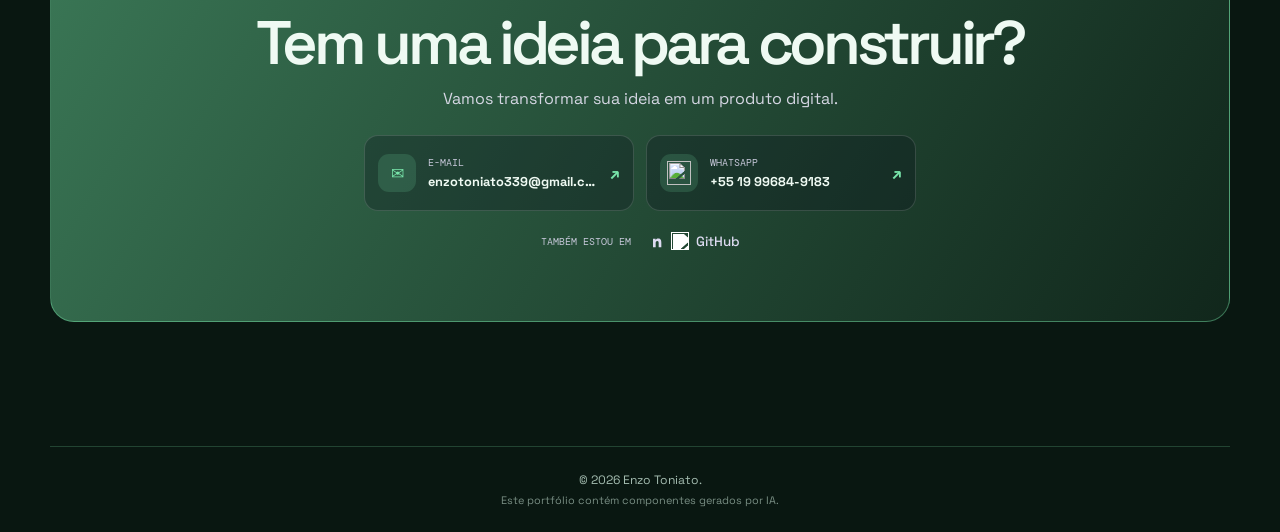
==== commit 4e7a415d: "Restaura o portfólio ao estado anterior ao ajuste errado, mantendo o conteúdo original e apenas reve" ====
--- a/index.html
+++ b/index.html
@@ -277,7 +277,7 @@
             <h3>Consulta ViaCEP</h3>
             <p>Aplicativo Flutter que consulta endereços a partir do CEP com integração à API ViaCEP.</p>
             <div class="tags"><span>Flutter</span><span>Dart</span><span>REST API</span></div><a
-              href="https://github.com/zenvexy/Flutter-API-ViaCEP" target="_blank" rel="noopener noreferrer">Ver
+              href="https://github.com/EnzoToniato567/Flutter-API-ViaCEP" target="_blank" rel="noopener noreferrer">Ver
               no GitHub <span>↗</span></a>
           </div>
         </article>
@@ -311,7 +311,8 @@
       <div class="social-links" aria-label="Redes sociais"><span>Também estou em</span><a class="social-link"
           href="https://www.linkedin.com/in/enzo-semenssi-toniato-81929b400/?isSelfProfile=true" target="_blank" rel="noopener noreferrer" aria-label="LinkedIn"><svg
             class="linkedin-icon" viewBox="0 0 24 24" aria-hidden="true">
-            <path d="M20.45 20.45h-3.55v-5.57c0-1.33-.03-3.04-1.85-3.04-1.85 0-2.14 1.45-2.14 2.94v5.67H9.35V9h3.41v1.56h.05c.48-.9 1.64-1.85 3.37-1.85 3.6 0 4.27 2.37 4.27 5.46v6.28zM5.34 7.43a2"/></svg><span>LinkedIn</span></a><a class="social-link" href="https://github.com/zenvexy"
+            <path d="M20.45 20.45h-3.55v-5.57c0-1.33-.03-3.04-1.85-3.04-1.85 0-2.14 1.45-2.14 2.94v5.67H9.35V9h3.41v1.56h.05c.48-.9 1.64-1.85 3.37-1.85 3.6 0 4.27 2.37 4.27 5.46v6.28zM5.34 7.43a2[...]
+          </svg><span>LinkedIn</span></a><a class="social-link" href="https://github.com/EnzoToniato567"
           target="_blank" rel="noopener noreferrer" aria-label="GitHub"><img src="assets/github.png"
                 alt=""><span>GitHub</span></a></div>
     </section>
